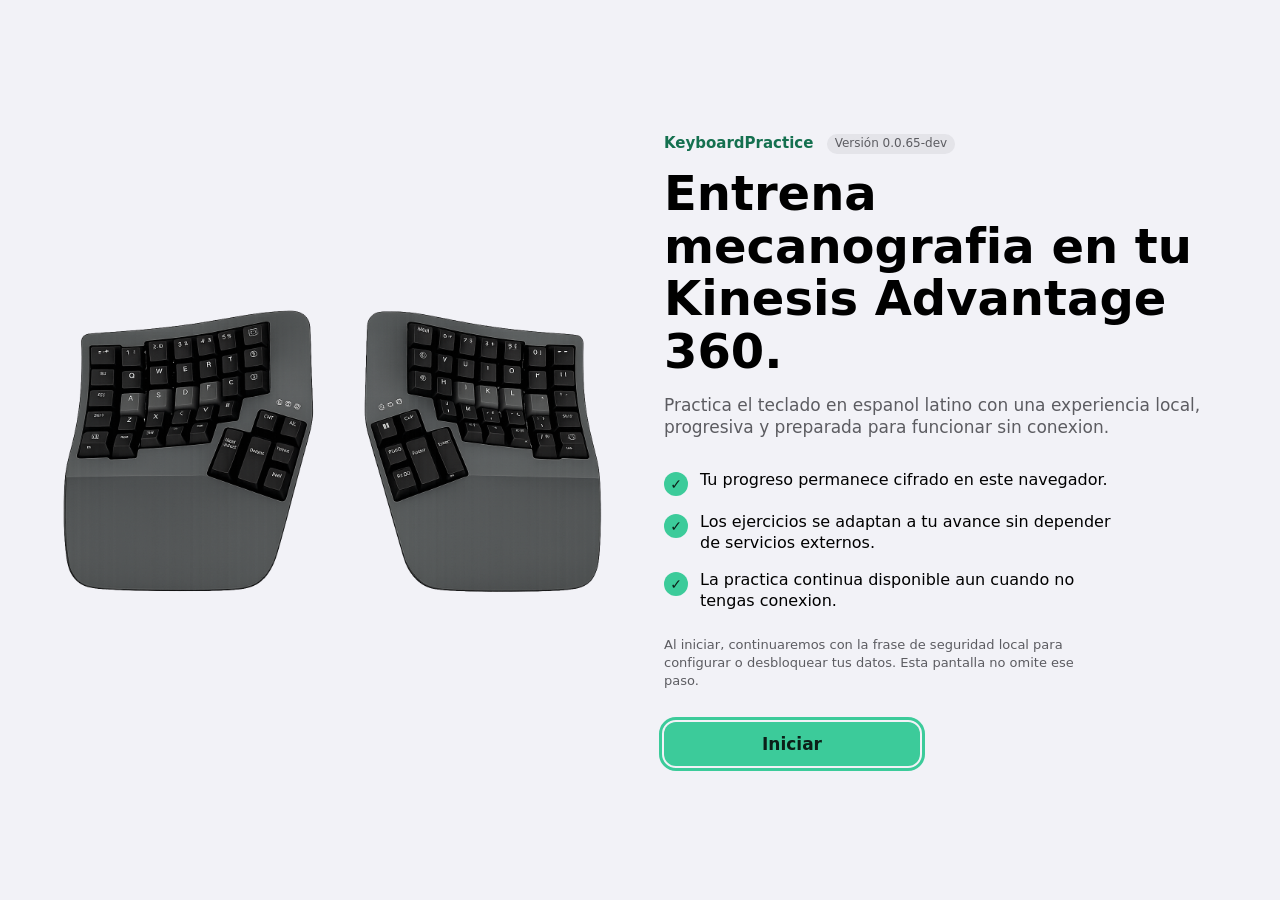
==== index.html @ 4283c2f2 "fix(debug): show a floating debug button below 1024px The Depuracion sidebar entry only exists from " ====
<!doctype html>
<html lang="es" data-theme="light">
  <head>
    <meta http-equiv="Content-Security-Policy" content="default-src &#39;self&#39;; script-src &#39;self&#39;; style-src &#39;self&#39;; img-src &#39;self&#39;; font-src &#39;self&#39;; connect-src &#39;self&#39;; worker-src &#39;self&#39;; manifest-src &#39;self&#39;; object-src &#39;none&#39;; base-uri &#39;self&#39;; form-action &#39;none&#39;; require-trusted-types-for &#39;script&#39;; trusted-types keyboardpractice-sw">

    <meta charset="UTF-8" />
    <!-- viewport-fit=cover enables env(safe-area-inset-*) on iPad/iPhone (ADR-028). -->
    <meta name="viewport" content="width=device-width, initial-scale=1.0, viewport-fit=cover" />
    <meta name="mobile-web-app-capable" content="yes" />
    <meta name="apple-mobile-web-app-capable" content="yes" />
    <meta name="apple-mobile-web-app-status-bar-style" content="default" />
    <meta name="apple-mobile-web-app-title" content="KeyboardPractice" />
    <meta name="description" content="Practica mecanografia en un teclado Kinesis Advantage 360 configurado en Espanol Latinoamericano." />
    <meta name="theme-color" content="#f2f2f7" media="(prefers-color-scheme: light)" />
    <meta name="theme-color" content="#000000" media="(prefers-color-scheme: dark)" />
    <link rel="icon" type="image/svg+xml" href="./favicon.svg" />
    <link rel="apple-touch-icon" href="./icons/apple-touch-icon.png" />
    <title>Español | Latinoamérica</title>
    <script src="./theme-preboot.js"></script>
    <link rel="stylesheet" href="./critical.css" />
    <script type="module" crossorigin src="./app.CJrHco-v.js"></script>
    <link rel="stylesheet" crossorigin href="./app.JazyEHIZ.css">
  </head>
<body class="min-h-screen bg-canvas text-label transition-colors">
    <!-- Touch devices in portrait see only this screen (ADR-028, landscape-first); critical.css shows it. -->
    <section id="rotate-screen" class="rotate-screen" aria-labelledby="rotate-screen-title">
      <svg class="rotate-screen-icon" viewBox="0 0 48 48" aria-hidden="true" focusable="false"><rect x="5" y="4" width="15" height="24" rx="2.5" fill="none" stroke="currentColor" stroke-width="2" opacity="0.4" /><rect x="14" y="24" width="29" height="18" rx="3" fill="none" stroke="currentColor" stroke-width="2.5" /><path d="M25 7a13 13 0 0 1 12 11M37 18l-4.5-1.5M37 18l1.5-4.5" fill="none" stroke="currentColor" stroke-width="2.5" stroke-linecap="round" stroke-linejoin="round" /></svg>
      <h1 id="rotate-screen-title" class="rotate-screen-title">Gira tu iPad</h1>
      <p class="rotate-screen-copy">KeyboardPractice está diseñada para usarse en horizontal. Gira el dispositivo para continuar.</p>
    </section>
    <a id="app-skip-link" class="sr-only focus:not-sr-only focus:fixed focus:left-4 focus:top-4 focus:z-50 focus:rounded-lg focus:bg-white focus:px-4 focus:py-2 focus:text-kinesis-graphite" href="#main-content" hidden>Saltar al contenido principal</a>

    <!-- Pre-loader: visible immediately while CSS, JS, and images load -->
    <div id="app-preloader" class="app-preloader" aria-label="Cargando KeyboardPractice">
      <div class="app-preloader-content">
        <div class="app-preloader-spinner" aria-hidden="true"></div>
        <p class="app-preloader-brand">KeyboardPractice</p>
        <p class="app-preloader-status" role="status">Preparando...</p>
      </div>
    </div>

<div id="welcome-screen" class="welcome-screen" role="dialog" aria-modal="true" aria-labelledby="welcome-title" aria-describedby="welcome-description welcome-security-note" hidden>
      <figure class="welcome-visual-card" aria-hidden="true">
        <img class="welcome-keyboard-image" src="./design/ka360.png" alt="" aria-hidden="true" />
      </figure>
      <section class="welcome-card" aria-label="Bienvenida a KeyboardPractice">
        <div class="welcome-copy">
          <p class="welcome-eyebrow">KeyboardPractice <span class="app-version" data-app-version></span></p>
          <h1 id="welcome-title" class="welcome-title">Entrena mecanografia en tu Kinesis Advantage 360.</h1>
          <p id="welcome-description" class="welcome-description">Practica el teclado en espanol latino con una experiencia local, progresiva y preparada para funcionar sin conexion.</p>

          <ul class="welcome-feature-list" aria-label="Resumen de beneficios">
            <li><span aria-hidden="true">✓</span><span>Tu progreso permanece cifrado en este navegador.</span></li>
            <li><span aria-hidden="true">✓</span><span>Los ejercicios se adaptan a tu avance sin depender de servicios externos.</span></li>
            <li><span aria-hidden="true">✓</span><span>La practica continua disponible aun cuando no tengas conexion.</span></li>
          </ul>

          <p id="welcome-security-note" class="welcome-security-note">Al iniciar, continuaremos con la frase de seguridad local para configurar o desbloquear tus datos. Esta pantalla no omite ese paso.</p>
          <button id="welcome-start-button" class="welcome-start-button" type="button" aria-describedby="welcome-security-note">Iniciar</button>
          <p id="welcome-status" class="sr-only" role="status" aria-live="polite">Pantalla de bienvenida lista. El boton Iniciar abre el flujo protegido de KeyboardPractice.</p>
        </div>
      </section>
    </div>

    <div id="app-loader" class="app-loader" data-progress="5" aria-labelledby="app-loader-title" aria-describedby="app-loader-status app-loader-phase" hidden>
      <section class="app-loader-card" aria-label="Estado de carga inicial">
        <p class="app-loader-brand">KeyboardPractice</p>
        <h2 id="app-loader-title" class="app-loader-title">Cargando KeyboardPractice…</h2>
        <p id="app-loader-status" class="app-loader-status" role="status" aria-live="polite">Preparando la experiencia de practica.</p>
        <div class="app-loader-progress-shell">
          <div
            id="app-loader-progress"
            class="app-loader-progress"
            role="progressbar"
            aria-label="Progreso de carga inicial"
            aria-valuemin="0"
            aria-valuemax="100"
            aria-valuenow="5"
          >
            <span id="app-loader-progress-fill" class="app-loader-progress-fill"></span>
          </div>
          <div class="app-loader-progress-meta" aria-live="polite">
            <span id="app-loader-phase">Inicio</span>
            <span id="app-loader-percent">5%</span>
          </div>
        </div>
        <p class="app-loader-hint">Tus datos permanecen en este navegador y la aplicacion funciona sin conexion.</p>
      </section>
    </div>

    <div class="app-shell" hidden>
      <!-- Sidebar from 1024px, bottom tab bar below (ADR-028). One live tree; CSS places it. -->
      <aside id="app-sidebar" class="app-sidebar" aria-label="Navegación">
        <p class="app-sidebar-brand">
          <img class="app-brand-icon" src="./favicon.svg" alt="" aria-hidden="true" />
          <span class="app-brand-text">
            <span>KeyboardPractice</span>
            <span class="app-version" data-app-version></span>
          </span>
        </p>
        <nav id="sidebar-nav" class="sidebar-nav" aria-label="Navegación principal"></nav>
      </aside>

      <div class="app-content">
        <header id="app-navbar" class="app-navbar">
          <p id="app-navbar-title" class="app-navbar-title" aria-hidden="true">Evaluación</p>
        </header>

        <main id="main-content" class="app-main" tabindex="-1" data-active-section="practice">
          <h1 id="app-section-title" class="app-large-title">Evaluación</h1>
          <p id="storage-warning" class="storage-warning-banner hidden" role="status"></p>
          <p id="app-section-announcer" class="sr-only" aria-live="polite"></p>
          <section id="practice-panel" class="practice-panel app-panel" aria-labelledby="active-lesson-title" data-app-section="practice">
          <div class="practice-panel-header">
            <div class="practice-title-block">
              <div class="practice-status-row">
                <p id="lesson-state" class="practice-panel-eyebrow">Tu reto actual</p>
              </div>
              <h2 id="active-lesson-title" class="practice-panel-title">Cargando</h2>
              <p id="active-lesson-objective" class="practice-panel-summary"></p>
            </div>
            <div class="practice-metric-grid" aria-label="Metricas de practica en vivo">
              <div class="metric-card metric-live-secondary"><p id="metric-wpm" class="metric-value">0</p><p class="metric-label">PPM</p></div>
              <div class="metric-card"><p id="metric-accuracy" class="metric-value">100%</p><p class="metric-label">Precision</p></div>
              <div class="metric-card metric-live-secondary"><p id="metric-errors" class="metric-value">0</p><p class="metric-label">Errores</p></div>
              <div class="metric-card metric-live-secondary" aria-label="Racha actual de caracteres correctos"><p id="metric-streak" class="metric-value">0</p><p class="metric-label">Racha</p></div>
              <div class="metric-card metric-live-secondary"><p id="metric-time" class="metric-value">00:00</p><p class="metric-label">Tiempo</p></div>
            </div>
          </div>

          <div id="main-practice-dashboard" class="main-practice-dashboard" aria-label="Tablero principal de practica">
            <article class="practice-summary-card" aria-labelledby="summary-lesson-title">
              <div>
                <p id="summary-status" class="summary-eyebrow">Sesion en curso</p>
                <h3 id="summary-lesson-title" class="summary-title">Preparando tu entrenamiento</h3>
                <p id="summary-objective" class="summary-objective">Ajustando la siguiente practica a tu progreso.</p>
              </div>
              <div class="summary-meta-grid" aria-label="Resumen de la practica activa">
                <div><span class="summary-meta-label">Teclas foco</span><div id="summary-keys" class="summary-focus-keyboard" aria-label="Teclado virtual con teclas foco activas"></div></div>
                <div class="summary-progress-block">
                  <p id="summary-progress" class="summary-progress-value">0%</p>
                  <p class="summary-meta-label">Avance</p>
                </div>
              </div>
            </article>

            <article class="action-card side-card">
              <h3 class="card-heading">Acciones</h3>
              <div class="primary-action-stack" aria-label="Controles de practica con atajos de teclado">
                <button id="start-button" class="control-button control-button-primary" type="button" aria-label="Empezar entrenamiento" data-tooltip="Empezar entrenamiento" title="Empezar entrenamiento"><span id="primary-action-icon" class="control-icon" aria-hidden="true">▶</span><span id="primary-action-label" class="control-action-label">Empezar entrenamiento</span><span id="primary-action-shortcut" class="control-shortcut">Alt+K</span></button>
                <button id="finish-button" class="hidden" type="button" aria-hidden="true" disabled></button>
                <button id="reset-button" class="hidden" type="button" aria-hidden="true" disabled></button>
                <button id="prev-button" class="control-button" type="button" aria-label="Reto anterior, atajo Alt+F" data-tooltip="Reto anterior" title="Reto anterior" disabled><span class="control-icon" aria-hidden="true">⏮</span><span class="control-action-label">Reto anterior</span><span class="control-shortcut">Alt+F</span></button>
                <button id="next-button" class="control-button" type="button" aria-label="Siguiente reto, atajo Alt+H" data-tooltip="Siguiente reto" title="Siguiente reto · Alt+H" disabled><span class="control-icon" aria-hidden="true">⏭</span><span class="control-action-label">Siguiente reto</span><span class="control-shortcut">Alt+H</span></button>
              </div>
            </article>

            <article class="focus-feedback-card dashboard-feedback-card" aria-labelledby="feedback-title">
              <div class="feedback-card-header">
                <h3 id="feedback-title" class="card-heading">Feedback inmediato</h3>
              </div>
              <p id="feedback" class="card-body" role="status" aria-live="polite" aria-atomic="true">Coloca tus manos, respira y empieza cuando estes listo.</p>
            </article>

          </div>

          <div class="practice-main-grid">
            <div class="practice-typing-column">
              <article class="instruction-card">
                <h3 class="card-heading">Instrucciones</h3>
                <p id="lesson-instructions" class="card-body"></p>
              </article>

              <div class="focus-practice-only">
                <div class="mb-3 flex items-center justify-between gap-3">
                  <h3 class="card-heading">Texto a dominar</h3>
                </div>
                <div class="lesson-line-progress-stage">
                  <div class="lesson-line-progress" role="progressbar" aria-valuemin="0" aria-valuemax="100" aria-valuenow="0" aria-label="Progreso del ejercicio">
                    <span id="line-progress-fill" class="lesson-line-progress-fill"></span>
                    <span id="metric-progress" class="lesson-line-progress-label">Linea 1/1 - 0% completo</span>
                  </div>
                  <div id="line-combo-feedback" class="line-combo-feedback" role="status" aria-live="polite" aria-atomic="true" hidden></div>
                </div>
                <p id="exercise-target-instructions" class="sr-only">Area de practica. Pulsa Empezar entrenamiento y escribe el texto mostrado. Enter confirma lineas no finales; Tab sale del area.</p>
                <div id="exercise-target" class="target-text" role="region" tabindex="0" aria-label="Texto objetivo de practica. Escribe las teclas indicadas." aria-describedby="exercise-target-instructions feedback metric-progress"></div>
              </div>

              <div id="keyboard-slot" class="practice-keyboard-row">
                <article id="keyboard-card" class="side-card">
                <div class="flex items-center justify-between gap-3">
                  <h3 class="card-heading">Teclado KA360</h3>
                  <p id="active-key-label" class="active-key-label">Sin tecla</p>
                </div>
                <div class="ka-demo-container" aria-label="Teclado Kinesis Advantage 360 en Espanol Latinoamericano">
                  <div class="ka-keyboard-wrap">
                    <div id="keyboard-visual" class="ka-keyboard">
                      <div class="ka-half left">
                        <div class="ka-key" data-key="Escape|Esc">Esc</div>
                        <div class="ka-key" data-key="F1">F1</div>
                        <div class="ka-key" data-key="F2">F2</div>
                        <div class="ka-key" data-key="F3">F3</div>
                        <div class="ka-key" data-key="F4">F4</div>
                        <div class="ka-key" data-key="F5">F5</div>
                        <div class="ka-key" data-key="Kp">Kp</div>
                        <div class="ka-empty"></div>

                        <div class="ka-key" data-key="Tab">⇥</div>
                        <div class="ka-key" data-key="q">Q</div>
                        <div class="ka-key" data-key="w">W</div>
                        <div class="ka-key" data-key="e">E</div>
                        <div class="ka-key" data-key="r">R</div>
                        <div class="ka-key" data-key="t">T</div>
                        <div class="ka-key" data-key="Home">Inicio</div>
                        <div class="ka-empty"></div>

                        <div class="ka-key" data-key="CapsLock">⇪</div>
                        <div class="ka-key ka-home is-active" data-key="a">A</div>
                        <div class="ka-key ka-home is-active" data-key="s">S</div>
                        <div class="ka-key ka-home is-active" data-key="d">D</div>
                        <div class="ka-key ka-home is-active" data-key="f">F</div>
                        <div class="ka-key" data-key="g">G</div>
                        <div class="ka-key" data-key="End">Fin</div>
                        <div class="ka-empty"></div>

                        <div class="ka-key" data-key="Shift">⇧</div>
                        <div class="ka-key" data-key="z">Z</div>
                        <div class="ka-key" data-key="x">X</div>
                        <div class="ka-key" data-key="c">C</div>
                        <div class="ka-key" data-key="v">V</div>
                        <div class="ka-key" data-key="b">B</div>
                        <div class="ka-empty"></div>
                        <div class="ka-empty"></div>

                        <div class="ka-key">⑤</div>
                        <div class="ka-key" data-key="PrintScreen">PrtScr</div>
                        <div class="ka-key" data-key="MediaTrackPrevious">⏮</div>
                        <div class="ka-key" data-key="ArrowLeft">←</div>
                        <div class="ka-key" data-key="ArrowRight">→</div>
                        <div class="ka-empty"></div>
                        <div class="ka-key" data-key="Command">⌘</div>
                        <div class="ka-key">⑦</div>

                        <div class="ka-empty"></div><div class="ka-empty"></div><div class="ka-empty"></div><div class="ka-empty"></div><div class="ka-empty"></div>
                        <div class="ka-key ka-wide-v" data-key="Delete">⌦</div>
                        <div class="ka-key ka-wide-v is-active" data-key="Backspace">⌫</div>

                        <div class="ka-key">④</div>
                        <div class="ka-empty"></div><div class="ka-empty"></div><div class="ka-empty"></div><div class="ka-empty"></div><div class="ka-empty"></div>
                        <div class="ka-key">③</div>
                      </div>

                      <div class="ka-half right">
                        <div class="ka-empty"></div>
                        <div class="ka-key">Mod</div>
                        <div class="ka-key" data-key="F6">F6</div>
                        <div class="ka-key" data-key="F7">F7</div>
                        <div class="ka-key" data-key="F8">F8</div>
                        <div class="ka-key" data-key="F9">F9</div>
                        <div class="ka-key" data-key="F10">F10</div>
                        <div class="ka-key" data-key="Fn">Fn</div>

                        <div class="ka-empty"></div>
                        <div class="ka-key" data-key="PageUp">RePág</div>
                        <div class="ka-key" data-key="y">Y</div>
                        <div class="ka-key" data-key="u">U</div>
                        <div class="ka-key" data-key="i">I</div>
                        <div class="ka-key" data-key="o">O</div>
                        <div class="ka-key" data-key="p">P</div>
                        <div class="ka-key" data-key="´|¨|á|é|í|ó|ú">¨<br />´</div>

                        <div class="ka-empty"></div>
                        <div class="ka-key" data-key="PageDown">AvPág</div>
                        <div class="ka-key" data-key="h">H</div>
                        <div class="ka-key ka-home is-active" data-key="j">J</div>
                        <div class="ka-key ka-home is-active" data-key="k">K</div>
                        <div class="ka-key ka-home is-active" data-key="l">L</div>
                        <div class="ka-key ka-home is-active" data-key="ñ">Ñ</div>
                        <div class="ka-key" data-key="CapsLock">⇪</div>

                        <div class="ka-empty"></div><div class="ka-empty"></div>
                        <div class="ka-key" data-key="n">N</div>
                        <div class="ka-key" data-key="m">M</div>
                        <div class="ka-key" data-key=",|;">;<br />,</div>
                        <div class="ka-key" data-key=".|:">:<br />.</div>
                        <div class="ka-key" data-key="-|_">_<br />-</div>
                        <div class="ka-key" data-key="Shift">⇧</div>

                        <div class="ka-key" data-key="Option">⌥</div>
                        <div class="ka-key" data-key="Control">⌃</div>
                        <div class="ka-empty"></div>
                        <div class="ka-key" data-key="ArrowDown">↓</div>
                        <div class="ka-key" data-key="ArrowUp">↑</div>
                        <div class="ka-key" data-key="MediaPlayPause">⏯</div>
                        <div class="ka-key" data-key="MediaTrackNext">⏭</div>
                        <div class="ka-key">⑥</div>

                        <div class="ka-key">②</div>
                        <div class="ka-key ka-wide-v is-active" data-key=" ">␣</div>
                        <div class="ka-key ka-wide-v" data-key="Enter|\n">⏎</div>
                        <div class="ka-empty"></div><div class="ka-empty"></div><div class="ka-empty"></div><div class="ka-empty"></div><div class="ka-empty"></div>

                        <div class="ka-key">①</div>
                        <div class="ka-empty"></div><div class="ka-empty"></div><div class="ka-empty"></div><div class="ka-empty"></div><div class="ka-empty"></div>
                      </div>
                    </div>
                  </div>
                </div>
                </article>
              </div>
            </div>
          </div>
        </section>

        <section id="practice-route-panel" class="practice-route-panel app-panel" aria-labelledby="course-title" aria-describedby="course-summary" data-app-section="course" hidden>
          <div class="practice-panel-header section-panel-header">
            <div>
              <div class="section-status-row">
                <p class="section-panel-eyebrow">Curso</p>
              </div>
              <h2 id="course-title" class="section-panel-title">Cargando curso</h2>
              <p id="course-summary" class="section-panel-summary">Ruta, criterios y estado de practica.</p>
            </div>
            <p class="course-progress-pill"><span id="course-progress">0%</span> <span>de avance</span></p>
          </div>

          <!-- Landscape master-detail (ADR-028): lessons left, current lesson detail right; each pane scrolls. -->
          <div class="practice-route-body">
            <section class="route-card route-lessons-pane" aria-label="Selector de practicas del curso">
              <div id="lesson-list" aria-label="Selector de practicas del curso"></div>
            </section>

            <div class="route-detail-pane" role="region" aria-label="Detalle de la leccion actual" tabindex="0">
              <section class="route-card">
                <h3 class="card-heading">Evaluacion</h3>
                <div id="criteria-list" class="criteria-list"></div>
              </section>

              <section class="route-card">
                <h3 class="card-heading">Ultimo resultado</h3>
                <p id="last-session" class="card-body">Tu primer resultado aparecera aqui.</p>
              </section>

              <section class="route-card">
                <h3 class="card-heading">Como desbloqueas el avance</h3>
                <ul class="route-rules">
                  <li><span class="route-rule-value">95%</span><span>precision minima.</span></li>
                  <li><span class="route-rule-value">Tiempo</span><span>completar dentro del tiempo maximo objetivo de la practica.</span></li>
                  <li><span class="route-rule-value">5%</span><span>errores maximos permitidos.</span></li>
                  <li><span class="route-rule-value">PPM</span><span>segun dificultad de la leccion.</span></li>
                </ul>
              </section>

              <section class="route-card">
                <h3 class="card-heading">Como funciona</h3>
                <ol class="route-howto">
                  <li><strong>Empezar entrenamiento:</strong> enfoca el area de practica, reinicia el temporizador y bloquea cambios de leccion.</li>
                  <li><strong>Finalizar intento:</strong> guarda metricas, evalua precision, PPM, errores y tiempo maximo objetivo.</li>
                  <li><strong>Repetir:</strong> borra el intento actual o prepara una nueva repeticion sin cambiar el progreso aprobado.</li>
                  <li><strong>Siguiente leccion:</strong> aparece habilitado solo cuando la proxima leccion fue desbloqueada.</li>
                  <li><strong>Atajos:</strong> usa Alt+K en Windows/Linux o ⌘+K en macOS para iniciar, Esc para finalizar, Alt+H/⌘+H para avanzar y Enter/⏎ para cerrar mensajes emergentes.</li>
                </ol>
              </section>
            </div>
          </div>
        </section>

        <section id="stats-panel" class="stats-panel app-panel" aria-labelledby="stats-title" data-app-section="stats" hidden>
          <div class="stats-panel-header section-panel-header">
            <div>
              <div class="section-status-row">
                <p class="stats-panel-eyebrow section-panel-eyebrow">Progreso acumulado</p>
              </div>
              <h2 id="stats-title" class="stats-panel-title section-panel-title">Tu progreso</h2>
              <p id="stats-summary" class="stats-panel-summary section-panel-summary">Sin sesiones registradas.</p>
            </div>
          </div>

          <div id="stats-content" class="stats-content">
            <div id="stats-kpi-grid" class="stats-kpi-grid" role="list" aria-label="Indicadores generales de practica"></div>

            <div class="stats-detail-grid">
              <article class="stats-section-card" aria-labelledby="stats-errors-title">
                <h3 id="stats-errors-title" class="stats-section-title">Patrones a corregir</h3>
                <div id="stats-error-list" class="stats-list" role="list" aria-labelledby="stats-errors-title" tabindex="0"></div>
              </article>

              <article class="stats-section-card" aria-labelledby="stats-history-title">
                <h3 id="stats-history-title" class="stats-section-title">Ultimas sesiones</h3>
                <div id="stats-history-list" class="stats-list" role="list" aria-labelledby="stats-history-title" tabindex="0"></div>
              </article>
            </div>

            <article class="stats-section-card" aria-labelledby="stats-lessons-title">
              <div class="stats-route-header">
                <h3 id="stats-lessons-title" class="stats-section-title">Ruta de aprendizaje</h3>
                <p class="stats-route-legend">✓ dominada · ↻ repaso pendiente · número resaltado: abierta · borde punteado: bloqueada</p>
              </div>
              <div id="stats-lesson-grid" class="stats-route"></div>
            </article>
          </div>
        </section>
      </main>
      </div>
    </div>

  </body>
</html>
---- critical.css ----
/*
 * Critical inline CSS for welcome screen — prevents FOUC before app.css loads via JS module.
 * Loaded as an external stylesheet to comply with the strict CSP (style-src 'self').
 * NOTE: changes here MUST be reflected in scripts/update-sw-cache.js ASSETS list.
 *
 * Wrapped in @layer base so app.css (Tailwind 4 layers) still overrides it
 * once loaded; unlayered rules would beat every Tailwind layer.
 */
@layer base {
.app-preloader{position:fixed;inset:0;z-index:9999;display:flex;align-items:center;justify-content:center;background:#f2f2f7;font-family:-apple-system,BlinkMacSystemFont,"SF Pro Text","Segoe UI Variable Text","Segoe UI",system-ui,sans-serif}
[data-theme="dark"] .app-preloader{background:#000000}
.app-preloader-content{display:flex;flex-direction:column;align-items:center;gap:1.5rem}
.app-preloader-spinner{width:2.5rem;height:2.5rem;border:4px solid rgba(60,203,154,0.2);border-top-color:#3ccb9a;border-radius:50%;animation:app-preloader-spin .8s linear infinite}
@keyframes app-preloader-spin{to{transform:rotate(360deg)}}
.app-preloader-brand{font-size:1.25rem;font-weight:900;color:#282828;letter-spacing:-0.02em}
[data-theme="dark"] .app-preloader-brand{color:#f1f5f9}
.app-preloader-status{font-size:.875rem;color:#64748b}
[data-theme="dark"] .app-preloader-status{color:#94a3b8}
.welcome-screen{position:fixed;inset:0;z-index:85;display:flex;align-items:center;justify-content:center;overflow-y:auto;color:#000;font-family:-apple-system,BlinkMacSystemFont,"SF Pro Text","Segoe UI Variable Text","Segoe UI",system-ui,sans-serif;background:#f2f2f7}
[data-theme="dark"] .welcome-screen{color:#fff;background:#000}
.welcome-visual-card{pointer-events:none;position:fixed;inset:0;z-index:0;margin:0;overflow:hidden;padding:6vh 4vw}
.welcome-keyboard-image{height:100%;width:100%;object-fit:contain;object-position:center;opacity:0.12}
.welcome-card{position:relative;z-index:2;display:flex;width:100%;max-width:56rem;flex-direction:column;align-items:center;gap:2rem;padding:3rem 1rem}
.welcome-copy{display:flex;flex-direction:column;align-items:center;text-align:center;max-width:36rem}
.welcome-start-button{display:inline-flex;align-items:center;justify-content:center;min-height:44px;border-radius:12px;background-color:#3ccb9a;padding:.75rem 2.5rem;font-size:1.0625rem;font-weight:600;color:#0b1f18;border:none;cursor:pointer}
@media (min-width:1024px){.welcome-screen{display:grid;grid-template-columns:1fr 1fr;align-items:center;gap:3rem;padding:0 3rem}.welcome-visual-card{position:static;display:flex;align-items:center;justify-content:center;padding:0}.welcome-keyboard-image{height:auto;max-height:70dvh;border-radius:22px;opacity:1}.welcome-card{align-items:flex-start;padding:2rem 0}.welcome-copy{align-items:flex-start;text-align:left}}
/* ADR-028 landscape-first: touch devices in portrait only see the rotate screen; fine pointers are never blocked */
.rotate-screen{display:none}
@media (orientation:portrait) and (pointer:coarse){
.rotate-screen{position:fixed;inset:0;z-index:10000;display:flex;flex-direction:column;align-items:center;justify-content:center;gap:1rem;padding:2rem;text-align:center;background:#f2f2f7;color:#000;font-family:-apple-system,BlinkMacSystemFont,"SF Pro Text","Segoe UI Variable Text","Segoe UI",system-ui,sans-serif}
[data-theme="dark"] .rotate-screen{background:#000;color:#fff}
body>:not(#rotate-screen){visibility:hidden!important}
.rotate-screen-icon{width:4rem;height:4rem;color:#14704f}
[data-theme="dark"] .rotate-screen-icon{color:#3ccb9a}
.rotate-screen-title{margin:0;font-size:1.75rem;font-weight:700;line-height:1.2}
.rotate-screen-copy{margin:0;max-width:22rem;font-size:1.0625rem;line-height:1.4;color:#5c5c61}
[data-theme="dark"] .rotate-screen-copy{color:#aeaeb2}
}
/* SEC-010: never render inside a frame (clickjacking); set by theme-preboot.js */
html[data-framed="true"]{display:none!important}
}
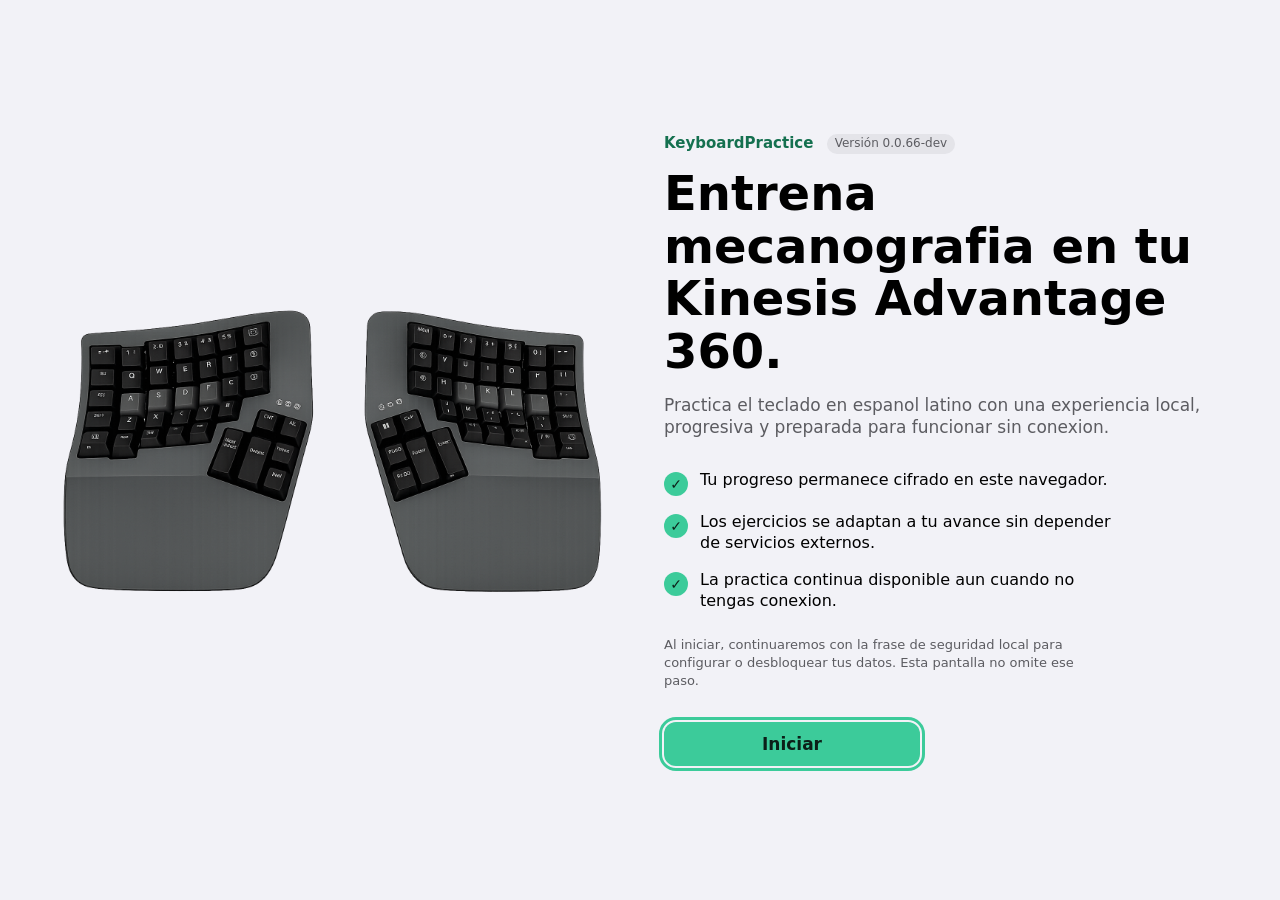
==== commit 0db4014d: "feat(storage): keep the debug build data separate from production dist/debug/ shares the origin with" ====
--- a/index.html
+++ b/index.html
@@ -18,7 +18,7 @@
     <title>Español | Latinoamérica</title>
     <script src="./theme-preboot.js"></script>
     <link rel="stylesheet" href="./critical.css" />
-    <script type="module" crossorigin src="./app.CJrHco-v.js"></script>
+    <script type="module" crossorigin src="./app.DvmWfvra.js"></script>
     <link rel="stylesheet" crossorigin href="./app.JazyEHIZ.css">
   </head>
 <body class="min-h-screen bg-canvas text-label transition-colors">
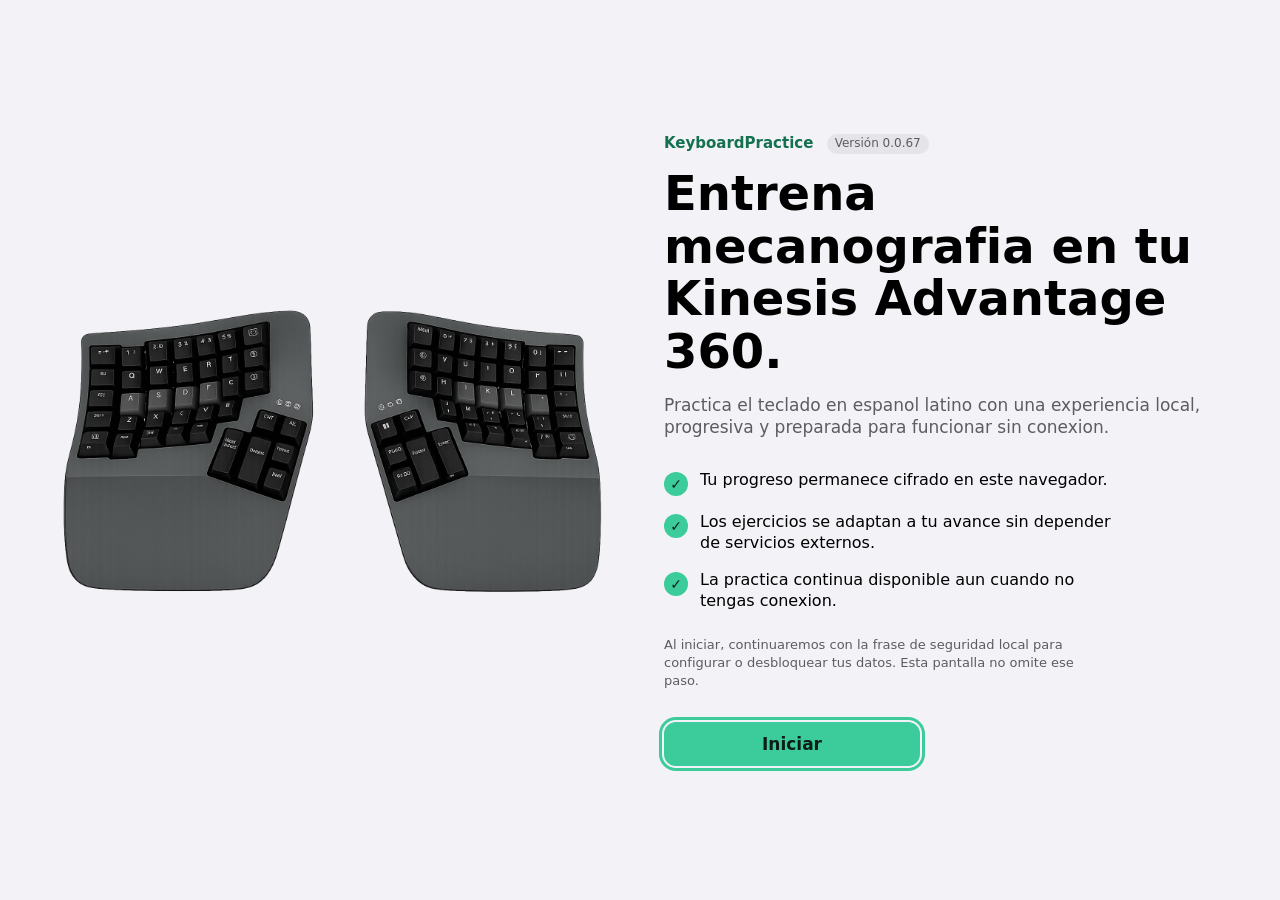
==== commit 98d75044: "feat(build): show the version without -dev in production The visible version used package.json as is" ====
--- a/index.html
+++ b/index.html
@@ -18,7 +18,7 @@
     <title>Español | Latinoamérica</title>
     <script src="./theme-preboot.js"></script>
     <link rel="stylesheet" href="./critical.css" />
-    <script type="module" crossorigin src="./app.DvmWfvra.js"></script>
+    <script type="module" crossorigin src="./app.Cd_XIe6C.js"></script>
     <link rel="stylesheet" crossorigin href="./app.JazyEHIZ.css">
   </head>
 <body class="min-h-screen bg-canvas text-label transition-colors">
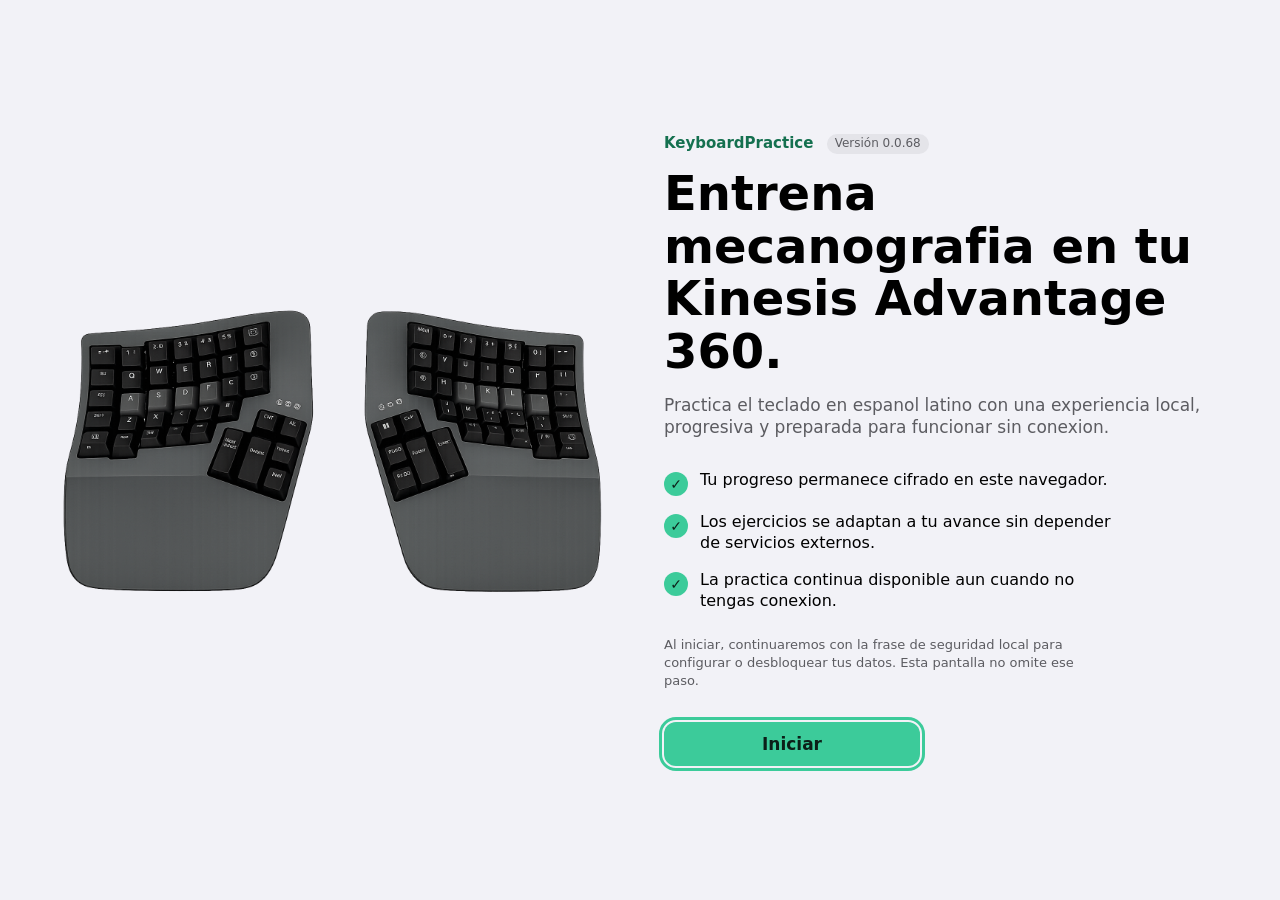
==== commit 609e0379: "fix(debug): keep the debug button visible during practice Practice hides the sidebar at every width " ====
--- a/index.html
+++ b/index.html
@@ -18,8 +18,8 @@
     <title>Español | Latinoamérica</title>
     <script src="./theme-preboot.js"></script>
     <link rel="stylesheet" href="./critical.css" />
-    <script type="module" crossorigin src="./app.Cd_XIe6C.js"></script>
-    <link rel="stylesheet" crossorigin href="./app.JazyEHIZ.css">
+    <script type="module" crossorigin src="./app.BUIkMxjh.js"></script>
+    <link rel="stylesheet" crossorigin href="./app.BlP7hdbW.css">
   </head>
 <body class="min-h-screen bg-canvas text-label transition-colors">
     <!-- Touch devices in portrait see only this screen (ADR-028, landscape-first); critical.css shows it. -->
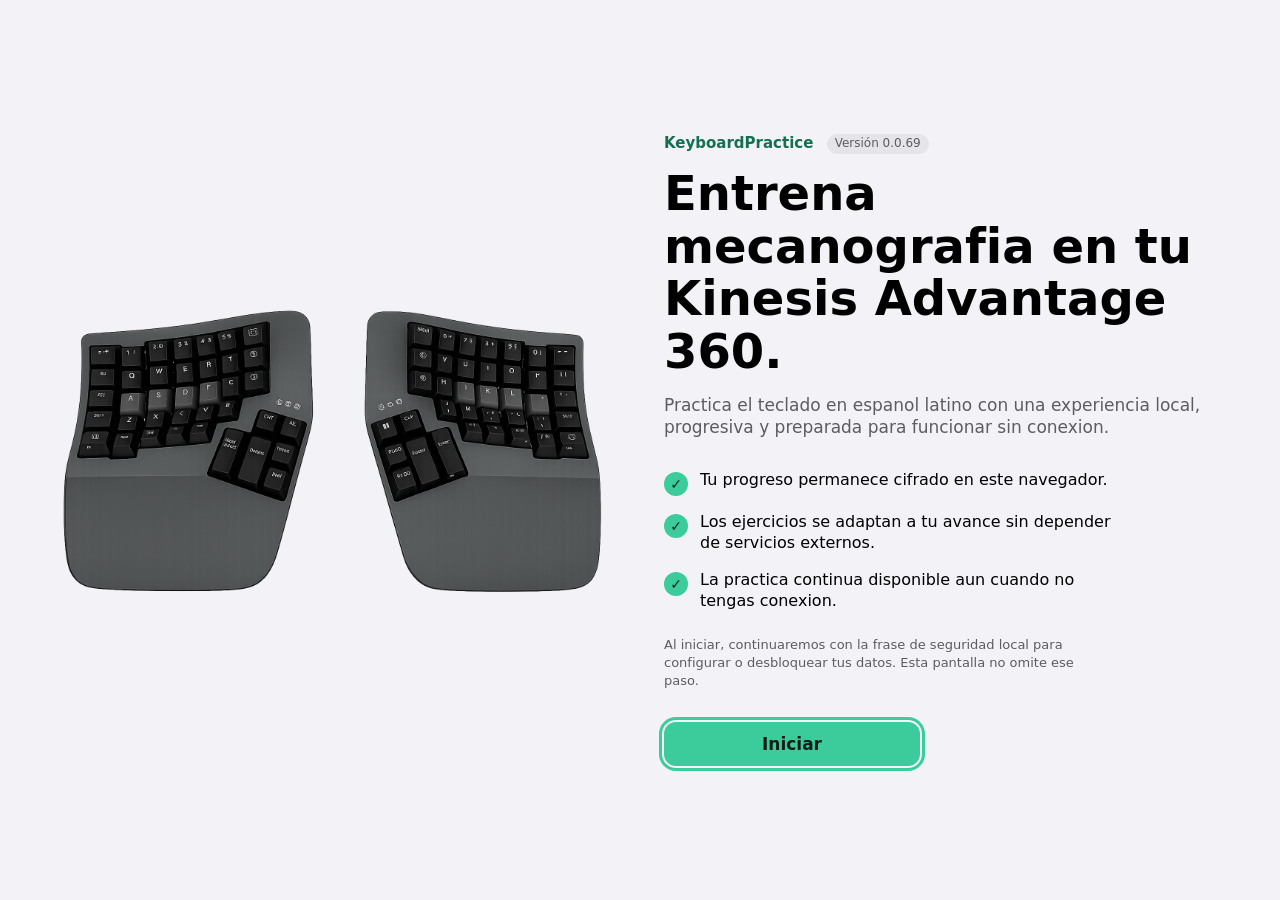
==== commit 3f7b453f: "build: v0.0.69-dev Co-Authored-By: Claude Opus 5.5 <noreply@anthropic.com>" ====
--- a/index.html
+++ b/index.html
@@ -18,8 +18,8 @@
     <title>Español | Latinoamérica</title>
     <script src="./theme-preboot.js"></script>
     <link rel="stylesheet" href="./critical.css" />
-    <script type="module" crossorigin src="./app.BUIkMxjh.js"></script>
-    <link rel="stylesheet" crossorigin href="./app.BlP7hdbW.css">
+    <script type="module" crossorigin src="./app.Cxqd3WrN.js"></script>
+    <link rel="stylesheet" crossorigin href="./app._9u71STi.css">
   </head>
 <body class="min-h-screen bg-canvas text-label transition-colors">
     <!-- Touch devices in portrait see only this screen (ADR-028, landscape-first); critical.css shows it. -->
@@ -103,11 +103,11 @@
 
       <div class="app-content">
         <header id="app-navbar" class="app-navbar">
-          <p id="app-navbar-title" class="app-navbar-title" aria-hidden="true">Evaluación</p>
+          <p id="app-navbar-title" class="app-navbar-title" aria-hidden="true">Aprendizaje</p>
         </header>
 
         <main id="main-content" class="app-main" tabindex="-1" data-active-section="practice">
-          <h1 id="app-section-title" class="app-large-title">Evaluación</h1>
+          <h1 id="app-section-title" class="app-large-title">Aprendizaje</h1>
           <p id="storage-warning" class="storage-warning-banner hidden" role="status"></p>
           <p id="app-section-announcer" class="sr-only" aria-live="polite"></p>
           <section id="practice-panel" class="practice-panel app-panel" aria-labelledby="active-lesson-title" data-app-section="practice">
@@ -155,11 +155,11 @@
               </div>
             </article>
 
-            <article class="focus-feedback-card dashboard-feedback-card" aria-labelledby="feedback-title">
+            <article class="focus-feedback-card dashboard-feedback-card" aria-labelledby="feedback-title" data-tone="info">
               <div class="feedback-card-header">
                 <h3 id="feedback-title" class="card-heading">Feedback inmediato</h3>
               </div>
-              <p id="feedback" class="card-body" role="status" aria-live="polite" aria-atomic="true">Coloca tus manos, respira y empieza cuando estes listo.</p>
+              <p id="feedback" class="feedback-message" role="status" aria-live="polite" aria-atomic="true" data-tone="info"><span class="feedback-title">Coloca tus manos, respira y empieza cuando estés listo.</span></p>
             </article>
 
           </div>
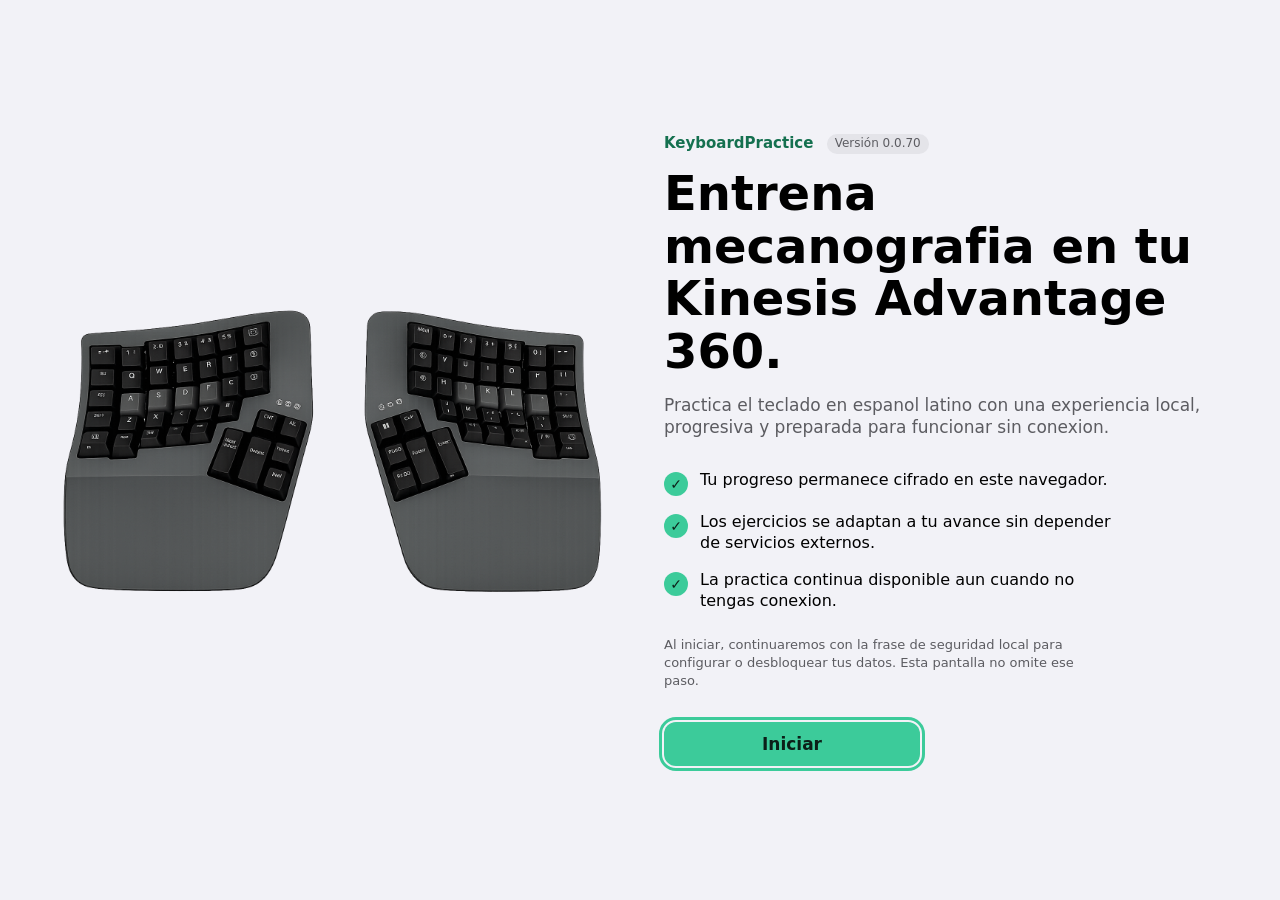
==== commit b805f042: "build: v0.0.70-dev Co-Authored-By: Claude Opus 5.5 <noreply@anthropic.com>" ====
--- a/index.html
+++ b/index.html
@@ -1,408 +1,435 @@
-<!doctype html>
-<html lang="es" data-theme="light">
+<!doctype html>
+<html lang="es" data-theme="light">
   <head>
     <meta http-equiv="Content-Security-Policy" content="default-src &#39;self&#39;; script-src &#39;self&#39;; style-src &#39;self&#39;; img-src &#39;self&#39;; font-src &#39;self&#39;; connect-src &#39;self&#39;; worker-src &#39;self&#39;; manifest-src &#39;self&#39;; object-src &#39;none&#39;; base-uri &#39;self&#39;; form-action &#39;none&#39;; require-trusted-types-for &#39;script&#39;; trusted-types keyboardpractice-sw">
-
-    <meta charset="UTF-8" />
-    <!-- viewport-fit=cover enables env(safe-area-inset-*) on iPad/iPhone (ADR-028). -->
-    <meta name="viewport" content="width=device-width, initial-scale=1.0, viewport-fit=cover" />
-    <meta name="mobile-web-app-capable" content="yes" />
-    <meta name="apple-mobile-web-app-capable" content="yes" />
-    <meta name="apple-mobile-web-app-status-bar-style" content="default" />
-    <meta name="apple-mobile-web-app-title" content="KeyboardPractice" />
-    <meta name="description" content="Practica mecanografia en un teclado Kinesis Advantage 360 configurado en Espanol Latinoamericano." />
-    <meta name="theme-color" content="#f2f2f7" media="(prefers-color-scheme: light)" />
-    <meta name="theme-color" content="#000000" media="(prefers-color-scheme: dark)" />
-    <link rel="icon" type="image/svg+xml" href="./favicon.svg" />
-    <link rel="apple-touch-icon" href="./icons/apple-touch-icon.png" />
-    <title>Español | Latinoamérica</title>
-    <script src="./theme-preboot.js"></script>
-    <link rel="stylesheet" href="./critical.css" />
-    <script type="module" crossorigin src="./app.Cxqd3WrN.js"></script>
-    <link rel="stylesheet" crossorigin href="./app._9u71STi.css">
-  </head>
-<body class="min-h-screen bg-canvas text-label transition-colors">
-    <!-- Touch devices in portrait see only this screen (ADR-028, landscape-first); critical.css shows it. -->
-    <section id="rotate-screen" class="rotate-screen" aria-labelledby="rotate-screen-title">
-      <svg class="rotate-screen-icon" viewBox="0 0 48 48" aria-hidden="true" focusable="false"><rect x="5" y="4" width="15" height="24" rx="2.5" fill="none" stroke="currentColor" stroke-width="2" opacity="0.4" /><rect x="14" y="24" width="29" height="18" rx="3" fill="none" stroke="currentColor" stroke-width="2.5" /><path d="M25 7a13 13 0 0 1 12 11M37 18l-4.5-1.5M37 18l1.5-4.5" fill="none" stroke="currentColor" stroke-width="2.5" stroke-linecap="round" stroke-linejoin="round" /></svg>
-      <h1 id="rotate-screen-title" class="rotate-screen-title">Gira tu iPad</h1>
-      <p class="rotate-screen-copy">KeyboardPractice está diseñada para usarse en horizontal. Gira el dispositivo para continuar.</p>
-    </section>
-    <a id="app-skip-link" class="sr-only focus:not-sr-only focus:fixed focus:left-4 focus:top-4 focus:z-50 focus:rounded-lg focus:bg-white focus:px-4 focus:py-2 focus:text-kinesis-graphite" href="#main-content" hidden>Saltar al contenido principal</a>
-
-    <!-- Pre-loader: visible immediately while CSS, JS, and images load -->
-    <div id="app-preloader" class="app-preloader" aria-label="Cargando KeyboardPractice">
-      <div class="app-preloader-content">
-        <div class="app-preloader-spinner" aria-hidden="true"></div>
-        <p class="app-preloader-brand">KeyboardPractice</p>
-        <p class="app-preloader-status" role="status">Preparando...</p>
-      </div>
-    </div>
-
-<div id="welcome-screen" class="welcome-screen" role="dialog" aria-modal="true" aria-labelledby="welcome-title" aria-describedby="welcome-description welcome-security-note" hidden>
-      <figure class="welcome-visual-card" aria-hidden="true">
-        <img class="welcome-keyboard-image" src="./design/ka360.png" alt="" aria-hidden="true" />
-      </figure>
-      <section class="welcome-card" aria-label="Bienvenida a KeyboardPractice">
-        <div class="welcome-copy">
-          <p class="welcome-eyebrow">KeyboardPractice <span class="app-version" data-app-version></span></p>
-          <h1 id="welcome-title" class="welcome-title">Entrena mecanografia en tu Kinesis Advantage 360.</h1>
-          <p id="welcome-description" class="welcome-description">Practica el teclado en espanol latino con una experiencia local, progresiva y preparada para funcionar sin conexion.</p>
-
-          <ul class="welcome-feature-list" aria-label="Resumen de beneficios">
-            <li><span aria-hidden="true">✓</span><span>Tu progreso permanece cifrado en este navegador.</span></li>
-            <li><span aria-hidden="true">✓</span><span>Los ejercicios se adaptan a tu avance sin depender de servicios externos.</span></li>
-            <li><span aria-hidden="true">✓</span><span>La practica continua disponible aun cuando no tengas conexion.</span></li>
-          </ul>
-
-          <p id="welcome-security-note" class="welcome-security-note">Al iniciar, continuaremos con la frase de seguridad local para configurar o desbloquear tus datos. Esta pantalla no omite ese paso.</p>
-          <button id="welcome-start-button" class="welcome-start-button" type="button" aria-describedby="welcome-security-note">Iniciar</button>
-          <p id="welcome-status" class="sr-only" role="status" aria-live="polite">Pantalla de bienvenida lista. El boton Iniciar abre el flujo protegido de KeyboardPractice.</p>
-        </div>
-      </section>
-    </div>
-
-    <div id="app-loader" class="app-loader" data-progress="5" aria-labelledby="app-loader-title" aria-describedby="app-loader-status app-loader-phase" hidden>
-      <section class="app-loader-card" aria-label="Estado de carga inicial">
-        <p class="app-loader-brand">KeyboardPractice</p>
-        <h2 id="app-loader-title" class="app-loader-title">Cargando KeyboardPractice…</h2>
-        <p id="app-loader-status" class="app-loader-status" role="status" aria-live="polite">Preparando la experiencia de practica.</p>
-        <div class="app-loader-progress-shell">
-          <div
-            id="app-loader-progress"
-            class="app-loader-progress"
-            role="progressbar"
-            aria-label="Progreso de carga inicial"
-            aria-valuemin="0"
-            aria-valuemax="100"
-            aria-valuenow="5"
-          >
-            <span id="app-loader-progress-fill" class="app-loader-progress-fill"></span>
-          </div>
-          <div class="app-loader-progress-meta" aria-live="polite">
-            <span id="app-loader-phase">Inicio</span>
-            <span id="app-loader-percent">5%</span>
-          </div>
-        </div>
-        <p class="app-loader-hint">Tus datos permanecen en este navegador y la aplicacion funciona sin conexion.</p>
-      </section>
-    </div>
-
-    <div class="app-shell" hidden>
-      <!-- Sidebar from 1024px, bottom tab bar below (ADR-028). One live tree; CSS places it. -->
-      <aside id="app-sidebar" class="app-sidebar" aria-label="Navegación">
-        <p class="app-sidebar-brand">
-          <img class="app-brand-icon" src="./favicon.svg" alt="" aria-hidden="true" />
-          <span class="app-brand-text">
-            <span>KeyboardPractice</span>
-            <span class="app-version" data-app-version></span>
-          </span>
-        </p>
-        <nav id="sidebar-nav" class="sidebar-nav" aria-label="Navegación principal"></nav>
-      </aside>
-
-      <div class="app-content">
-        <header id="app-navbar" class="app-navbar">
-          <p id="app-navbar-title" class="app-navbar-title" aria-hidden="true">Aprendizaje</p>
-        </header>
-
-        <main id="main-content" class="app-main" tabindex="-1" data-active-section="practice">
-          <h1 id="app-section-title" class="app-large-title">Aprendizaje</h1>
-          <p id="storage-warning" class="storage-warning-banner hidden" role="status"></p>
-          <p id="app-section-announcer" class="sr-only" aria-live="polite"></p>
-          <section id="practice-panel" class="practice-panel app-panel" aria-labelledby="active-lesson-title" data-app-section="practice">
-          <div class="practice-panel-header">
-            <div class="practice-title-block">
-              <div class="practice-status-row">
-                <p id="lesson-state" class="practice-panel-eyebrow">Tu reto actual</p>
-              </div>
-              <h2 id="active-lesson-title" class="practice-panel-title">Cargando</h2>
-              <p id="active-lesson-objective" class="practice-panel-summary"></p>
-            </div>
-            <div class="practice-metric-grid" aria-label="Metricas de practica en vivo">
-              <div class="metric-card metric-live-secondary"><p id="metric-wpm" class="metric-value">0</p><p class="metric-label">PPM</p></div>
-              <div class="metric-card"><p id="metric-accuracy" class="metric-value">100%</p><p class="metric-label">Precision</p></div>
-              <div class="metric-card metric-live-secondary"><p id="metric-errors" class="metric-value">0</p><p class="metric-label">Errores</p></div>
-              <div class="metric-card metric-live-secondary" aria-label="Racha actual de caracteres correctos"><p id="metric-streak" class="metric-value">0</p><p class="metric-label">Racha</p></div>
-              <div class="metric-card metric-live-secondary"><p id="metric-time" class="metric-value">00:00</p><p class="metric-label">Tiempo</p></div>
-            </div>
-          </div>
-
-          <div id="main-practice-dashboard" class="main-practice-dashboard" aria-label="Tablero principal de practica">
-            <article class="practice-summary-card" aria-labelledby="summary-lesson-title">
-              <div>
-                <p id="summary-status" class="summary-eyebrow">Sesion en curso</p>
-                <h3 id="summary-lesson-title" class="summary-title">Preparando tu entrenamiento</h3>
-                <p id="summary-objective" class="summary-objective">Ajustando la siguiente practica a tu progreso.</p>
-              </div>
-              <div class="summary-meta-grid" aria-label="Resumen de la practica activa">
-                <div><span class="summary-meta-label">Teclas foco</span><div id="summary-keys" class="summary-focus-keyboard" aria-label="Teclado virtual con teclas foco activas"></div></div>
-                <div class="summary-progress-block">
-                  <p id="summary-progress" class="summary-progress-value">0%</p>
-                  <p class="summary-meta-label">Avance</p>
-                </div>
-              </div>
-            </article>
-
-            <article class="action-card side-card">
-              <h3 class="card-heading">Acciones</h3>
-              <div class="primary-action-stack" aria-label="Controles de practica con atajos de teclado">
-                <button id="start-button" class="control-button control-button-primary" type="button" aria-label="Empezar entrenamiento" data-tooltip="Empezar entrenamiento" title="Empezar entrenamiento"><span id="primary-action-icon" class="control-icon" aria-hidden="true">▶</span><span id="primary-action-label" class="control-action-label">Empezar entrenamiento</span><span id="primary-action-shortcut" class="control-shortcut">Alt+K</span></button>
-                <button id="finish-button" class="hidden" type="button" aria-hidden="true" disabled></button>
-                <button id="reset-button" class="hidden" type="button" aria-hidden="true" disabled></button>
-                <button id="prev-button" class="control-button" type="button" aria-label="Reto anterior, atajo Alt+F" data-tooltip="Reto anterior" title="Reto anterior" disabled><span class="control-icon" aria-hidden="true">⏮</span><span class="control-action-label">Reto anterior</span><span class="control-shortcut">Alt+F</span></button>
-                <button id="next-button" class="control-button" type="button" aria-label="Siguiente reto, atajo Alt+H" data-tooltip="Siguiente reto" title="Siguiente reto · Alt+H" disabled><span class="control-icon" aria-hidden="true">⏭</span><span class="control-action-label">Siguiente reto</span><span class="control-shortcut">Alt+H</span></button>
-              </div>
-            </article>
-
-            <article class="focus-feedback-card dashboard-feedback-card" aria-labelledby="feedback-title" data-tone="info">
-              <div class="feedback-card-header">
-                <h3 id="feedback-title" class="card-heading">Feedback inmediato</h3>
-              </div>
-              <p id="feedback" class="feedback-message" role="status" aria-live="polite" aria-atomic="true" data-tone="info"><span class="feedback-title">Coloca tus manos, respira y empieza cuando estés listo.</span></p>
-            </article>
-
-          </div>
-
-          <div class="practice-main-grid">
-            <div class="practice-typing-column">
-              <article class="instruction-card">
-                <h3 class="card-heading">Instrucciones</h3>
-                <p id="lesson-instructions" class="card-body"></p>
-              </article>
-
-              <div class="focus-practice-only">
-                <div class="mb-3 flex items-center justify-between gap-3">
-                  <h3 class="card-heading">Texto a dominar</h3>
-                </div>
-                <div class="lesson-line-progress-stage">
-                  <div class="lesson-line-progress" role="progressbar" aria-valuemin="0" aria-valuemax="100" aria-valuenow="0" aria-label="Progreso del ejercicio">
-                    <span id="line-progress-fill" class="lesson-line-progress-fill"></span>
-                    <span id="metric-progress" class="lesson-line-progress-label">Linea 1/1 - 0% completo</span>
-                  </div>
-                  <div id="line-combo-feedback" class="line-combo-feedback" role="status" aria-live="polite" aria-atomic="true" hidden></div>
-                </div>
-                <p id="exercise-target-instructions" class="sr-only">Area de practica. Pulsa Empezar entrenamiento y escribe el texto mostrado. Enter confirma lineas no finales; Tab sale del area.</p>
-                <div id="exercise-target" class="target-text" role="region" tabindex="0" aria-label="Texto objetivo de practica. Escribe las teclas indicadas." aria-describedby="exercise-target-instructions feedback metric-progress"></div>
-              </div>
-
-              <div id="keyboard-slot" class="practice-keyboard-row">
-                <article id="keyboard-card" class="side-card">
-                <div class="flex items-center justify-between gap-3">
-                  <h3 class="card-heading">Teclado KA360</h3>
-                  <p id="active-key-label" class="active-key-label">Sin tecla</p>
-                </div>
-                <div class="ka-demo-container" aria-label="Teclado Kinesis Advantage 360 en Espanol Latinoamericano">
-                  <div class="ka-keyboard-wrap">
-                    <div id="keyboard-visual" class="ka-keyboard">
-                      <div class="ka-half left">
-                        <div class="ka-key" data-key="Escape|Esc">Esc</div>
-                        <div class="ka-key" data-key="F1">F1</div>
-                        <div class="ka-key" data-key="F2">F2</div>
-                        <div class="ka-key" data-key="F3">F3</div>
-                        <div class="ka-key" data-key="F4">F4</div>
-                        <div class="ka-key" data-key="F5">F5</div>
-                        <div class="ka-key" data-key="Kp">Kp</div>
-                        <div class="ka-empty"></div>
-
-                        <div class="ka-key" data-key="Tab">⇥</div>
-                        <div class="ka-key" data-key="q">Q</div>
-                        <div class="ka-key" data-key="w">W</div>
-                        <div class="ka-key" data-key="e">E</div>
-                        <div class="ka-key" data-key="r">R</div>
-                        <div class="ka-key" data-key="t">T</div>
-                        <div class="ka-key" data-key="Home">Inicio</div>
-                        <div class="ka-empty"></div>
-
-                        <div class="ka-key" data-key="CapsLock">⇪</div>
-                        <div class="ka-key ka-home is-active" data-key="a">A</div>
-                        <div class="ka-key ka-home is-active" data-key="s">S</div>
-                        <div class="ka-key ka-home is-active" data-key="d">D</div>
-                        <div class="ka-key ka-home is-active" data-key="f">F</div>
-                        <div class="ka-key" data-key="g">G</div>
-                        <div class="ka-key" data-key="End">Fin</div>
-                        <div class="ka-empty"></div>
-
-                        <div class="ka-key" data-key="Shift">⇧</div>
-                        <div class="ka-key" data-key="z">Z</div>
-                        <div class="ka-key" data-key="x">X</div>
-                        <div class="ka-key" data-key="c">C</div>
-                        <div class="ka-key" data-key="v">V</div>
-                        <div class="ka-key" data-key="b">B</div>
-                        <div class="ka-empty"></div>
-                        <div class="ka-empty"></div>
-
-                        <div class="ka-key">⑤</div>
-                        <div class="ka-key" data-key="PrintScreen">PrtScr</div>
-                        <div class="ka-key" data-key="MediaTrackPrevious">⏮</div>
-                        <div class="ka-key" data-key="ArrowLeft">←</div>
-                        <div class="ka-key" data-key="ArrowRight">→</div>
-                        <div class="ka-empty"></div>
-                        <div class="ka-key" data-key="Command">⌘</div>
-                        <div class="ka-key">⑦</div>
-
-                        <div class="ka-empty"></div><div class="ka-empty"></div><div class="ka-empty"></div><div class="ka-empty"></div><div class="ka-empty"></div>
-                        <div class="ka-key ka-wide-v" data-key="Delete">⌦</div>
-                        <div class="ka-key ka-wide-v is-active" data-key="Backspace">⌫</div>
-
-                        <div class="ka-key">④</div>
-                        <div class="ka-empty"></div><div class="ka-empty"></div><div class="ka-empty"></div><div class="ka-empty"></div><div class="ka-empty"></div>
-                        <div class="ka-key">③</div>
-                      </div>
-
-                      <div class="ka-half right">
-                        <div class="ka-empty"></div>
-                        <div class="ka-key">Mod</div>
-                        <div class="ka-key" data-key="F6">F6</div>
-                        <div class="ka-key" data-key="F7">F7</div>
-                        <div class="ka-key" data-key="F8">F8</div>
-                        <div class="ka-key" data-key="F9">F9</div>
-                        <div class="ka-key" data-key="F10">F10</div>
-                        <div class="ka-key" data-key="Fn">Fn</div>
-
-                        <div class="ka-empty"></div>
-                        <div class="ka-key" data-key="PageUp">RePág</div>
-                        <div class="ka-key" data-key="y">Y</div>
-                        <div class="ka-key" data-key="u">U</div>
-                        <div class="ka-key" data-key="i">I</div>
-                        <div class="ka-key" data-key="o">O</div>
-                        <div class="ka-key" data-key="p">P</div>
-                        <div class="ka-key" data-key="´|¨|á|é|í|ó|ú">¨<br />´</div>
-
-                        <div class="ka-empty"></div>
-                        <div class="ka-key" data-key="PageDown">AvPág</div>
-                        <div class="ka-key" data-key="h">H</div>
-                        <div class="ka-key ka-home is-active" data-key="j">J</div>
-                        <div class="ka-key ka-home is-active" data-key="k">K</div>
-                        <div class="ka-key ka-home is-active" data-key="l">L</div>
-                        <div class="ka-key ka-home is-active" data-key="ñ">Ñ</div>
-                        <div class="ka-key" data-key="CapsLock">⇪</div>
-
-                        <div class="ka-empty"></div><div class="ka-empty"></div>
-                        <div class="ka-key" data-key="n">N</div>
-                        <div class="ka-key" data-key="m">M</div>
-                        <div class="ka-key" data-key=",|;">;<br />,</div>
-                        <div class="ka-key" data-key=".|:">:<br />.</div>
-                        <div class="ka-key" data-key="-|_">_<br />-</div>
-                        <div class="ka-key" data-key="Shift">⇧</div>
-
-                        <div class="ka-key" data-key="Option">⌥</div>
-                        <div class="ka-key" data-key="Control">⌃</div>
-                        <div class="ka-empty"></div>
-                        <div class="ka-key" data-key="ArrowDown">↓</div>
-                        <div class="ka-key" data-key="ArrowUp">↑</div>
-                        <div class="ka-key" data-key="MediaPlayPause">⏯</div>
-                        <div class="ka-key" data-key="MediaTrackNext">⏭</div>
-                        <div class="ka-key">⑥</div>
-
-                        <div class="ka-key">②</div>
-                        <div class="ka-key ka-wide-v is-active" data-key=" ">␣</div>
-                        <div class="ka-key ka-wide-v" data-key="Enter|\n">⏎</div>
-                        <div class="ka-empty"></div><div class="ka-empty"></div><div class="ka-empty"></div><div class="ka-empty"></div><div class="ka-empty"></div>
-
-                        <div class="ka-key">①</div>
-                        <div class="ka-empty"></div><div class="ka-empty"></div><div class="ka-empty"></div><div class="ka-empty"></div><div class="ka-empty"></div>
-                      </div>
-                    </div>
-                  </div>
-                </div>
-                </article>
-              </div>
-            </div>
-          </div>
-        </section>
-
-        <section id="practice-route-panel" class="practice-route-panel app-panel" aria-labelledby="course-title" aria-describedby="course-summary" data-app-section="course" hidden>
-          <div class="practice-panel-header section-panel-header">
-            <div>
-              <div class="section-status-row">
-                <p class="section-panel-eyebrow">Curso</p>
-              </div>
-              <h2 id="course-title" class="section-panel-title">Cargando curso</h2>
-              <p id="course-summary" class="section-panel-summary">Ruta, criterios y estado de practica.</p>
-            </div>
-            <p class="course-progress-pill"><span id="course-progress">0%</span> <span>de avance</span></p>
-          </div>
-
-          <!-- Landscape master-detail (ADR-028): lessons left, current lesson detail right; each pane scrolls. -->
-          <div class="practice-route-body">
-            <section class="route-card route-lessons-pane" aria-label="Selector de practicas del curso">
-              <div id="lesson-list" aria-label="Selector de practicas del curso"></div>
-            </section>
-
-            <div class="route-detail-pane" role="region" aria-label="Detalle de la leccion actual" tabindex="0">
-              <section class="route-card">
-                <h3 class="card-heading">Evaluacion</h3>
-                <div id="criteria-list" class="criteria-list"></div>
-              </section>
-
-              <section class="route-card">
-                <h3 class="card-heading">Ultimo resultado</h3>
-                <p id="last-session" class="card-body">Tu primer resultado aparecera aqui.</p>
-              </section>
-
-              <section class="route-card">
-                <h3 class="card-heading">Como desbloqueas el avance</h3>
-                <ul class="route-rules">
-                  <li><span class="route-rule-value">95%</span><span>precision minima.</span></li>
-                  <li><span class="route-rule-value">Tiempo</span><span>completar dentro del tiempo maximo objetivo de la practica.</span></li>
-                  <li><span class="route-rule-value">5%</span><span>errores maximos permitidos.</span></li>
-                  <li><span class="route-rule-value">PPM</span><span>segun dificultad de la leccion.</span></li>
-                </ul>
-              </section>
-
-              <section class="route-card">
-                <h3 class="card-heading">Como funciona</h3>
-                <ol class="route-howto">
-                  <li><strong>Empezar entrenamiento:</strong> enfoca el area de practica, reinicia el temporizador y bloquea cambios de leccion.</li>
-                  <li><strong>Finalizar intento:</strong> guarda metricas, evalua precision, PPM, errores y tiempo maximo objetivo.</li>
-                  <li><strong>Repetir:</strong> borra el intento actual o prepara una nueva repeticion sin cambiar el progreso aprobado.</li>
-                  <li><strong>Siguiente leccion:</strong> aparece habilitado solo cuando la proxima leccion fue desbloqueada.</li>
-                  <li><strong>Atajos:</strong> usa Alt+K en Windows/Linux o ⌘+K en macOS para iniciar, Esc para finalizar, Alt+H/⌘+H para avanzar y Enter/⏎ para cerrar mensajes emergentes.</li>
-                </ol>
-              </section>
-            </div>
-          </div>
-        </section>
-
-        <section id="stats-panel" class="stats-panel app-panel" aria-labelledby="stats-title" data-app-section="stats" hidden>
-          <div class="stats-panel-header section-panel-header">
-            <div>
-              <div class="section-status-row">
-                <p class="stats-panel-eyebrow section-panel-eyebrow">Progreso acumulado</p>
-              </div>
-              <h2 id="stats-title" class="stats-panel-title section-panel-title">Tu progreso</h2>
-              <p id="stats-summary" class="stats-panel-summary section-panel-summary">Sin sesiones registradas.</p>
-            </div>
-          </div>
-
-          <div id="stats-content" class="stats-content">
-            <div id="stats-kpi-grid" class="stats-kpi-grid" role="list" aria-label="Indicadores generales de practica"></div>
-
-            <div class="stats-detail-grid">
-              <article class="stats-section-card" aria-labelledby="stats-errors-title">
-                <h3 id="stats-errors-title" class="stats-section-title">Patrones a corregir</h3>
-                <div id="stats-error-list" class="stats-list" role="list" aria-labelledby="stats-errors-title" tabindex="0"></div>
-              </article>
-
-              <article class="stats-section-card" aria-labelledby="stats-history-title">
-                <h3 id="stats-history-title" class="stats-section-title">Ultimas sesiones</h3>
-                <div id="stats-history-list" class="stats-list" role="list" aria-labelledby="stats-history-title" tabindex="0"></div>
-              </article>
-            </div>
-
-            <article class="stats-section-card" aria-labelledby="stats-lessons-title">
-              <div class="stats-route-header">
-                <h3 id="stats-lessons-title" class="stats-section-title">Ruta de aprendizaje</h3>
-                <p class="stats-route-legend">✓ dominada · ↻ repaso pendiente · número resaltado: abierta · borde punteado: bloqueada</p>
-              </div>
-              <div id="stats-lesson-grid" class="stats-route"></div>
-            </article>
-          </div>
-        </section>
-      </main>
-      </div>
-    </div>
-
-  </body>
-</html>
+
+    <meta charset="UTF-8" />
+    <!-- viewport-fit=cover enables env(safe-area-inset-*) on iPad/iPhone (ADR-028). -->
+    <meta name="viewport" content="width=device-width, initial-scale=1.0, viewport-fit=cover" />
+    <meta name="mobile-web-app-capable" content="yes" />
+    <meta name="apple-mobile-web-app-capable" content="yes" />
+    <meta name="apple-mobile-web-app-status-bar-style" content="default" />
+    <meta name="apple-mobile-web-app-title" content="KeyboardPractice" />
+    <meta name="description" content="Practica mecanografia en un teclado Kinesis Advantage 360 configurado en Espanol Latinoamericano." />
+    <meta name="theme-color" content="#f2f2f7" media="(prefers-color-scheme: light)" />
+    <meta name="theme-color" content="#000000" media="(prefers-color-scheme: dark)" />
+    <link rel="icon" type="image/svg+xml" href="./favicon.svg" />
+    <link rel="apple-touch-icon" href="./icons/apple-touch-icon.png" />
+    <title>Español | Latinoamérica</title>
+    <script src="./theme-preboot.js"></script>
+    <link rel="stylesheet" href="./critical.css" />
+    <script type="module" crossorigin src="./app.BB1B0JUA.js"></script>
+    <link rel="stylesheet" crossorigin href="./app.BOnFZvQe.css">
+  </head>
+<body class="min-h-screen bg-canvas text-label transition-colors">
+    <!-- Touch devices in portrait see only this screen (ADR-028, landscape-first); critical.css shows it. -->
+    <section id="rotate-screen" class="rotate-screen" aria-labelledby="rotate-screen-title">
+      <svg class="rotate-screen-icon" viewBox="0 0 48 48" aria-hidden="true" focusable="false"><rect x="5" y="4" width="15" height="24" rx="2.5" fill="none" stroke="currentColor" stroke-width="2" opacity="0.4" /><rect x="14" y="24" width="29" height="18" rx="3" fill="none" stroke="currentColor" stroke-width="2.5" /><path d="M25 7a13 13 0 0 1 12 11M37 18l-4.5-1.5M37 18l1.5-4.5" fill="none" stroke="currentColor" stroke-width="2.5" stroke-linecap="round" stroke-linejoin="round" /></svg>
+      <h1 id="rotate-screen-title" class="rotate-screen-title">Gira tu iPad</h1>
+      <p class="rotate-screen-copy">KeyboardPractice está diseñada para usarse en horizontal. Gira el dispositivo para continuar.</p>
+    </section>
+    <a id="app-skip-link" class="sr-only focus:not-sr-only focus:fixed focus:left-4 focus:top-4 focus:z-50 focus:rounded-lg focus:bg-white focus:px-4 focus:py-2 focus:text-kinesis-graphite" href="#main-content" hidden>Saltar al contenido principal</a>
+
+    <!-- Pre-loader: visible immediately while CSS, JS, and images load -->
+    <div id="app-preloader" class="app-preloader" aria-label="Cargando KeyboardPractice">
+      <div class="app-preloader-content">
+        <div class="app-preloader-spinner" aria-hidden="true"></div>
+        <p class="app-preloader-brand">KeyboardPractice</p>
+        <p class="app-preloader-status" role="status">Preparando...</p>
+      </div>
+    </div>
+
+<div id="welcome-screen" class="welcome-screen" role="dialog" aria-modal="true" aria-labelledby="welcome-title" aria-describedby="welcome-description welcome-security-note" hidden>
+      <figure class="welcome-visual-card" aria-hidden="true">
+        <img class="welcome-keyboard-image" src="./design/ka360.png" alt="" aria-hidden="true" />
+      </figure>
+      <section class="welcome-card" aria-label="Bienvenida a KeyboardPractice">
+        <div class="welcome-copy">
+          <p class="welcome-eyebrow">KeyboardPractice <span class="app-version" data-app-version></span></p>
+          <h1 id="welcome-title" class="welcome-title">Entrena mecanografia en tu Kinesis Advantage 360.</h1>
+          <p id="welcome-description" class="welcome-description">Practica el teclado en espanol latino con una experiencia local, progresiva y preparada para funcionar sin conexion.</p>
+
+          <ul class="welcome-feature-list" aria-label="Resumen de beneficios">
+            <li><span aria-hidden="true">✓</span><span>Tu progreso permanece cifrado en este navegador.</span></li>
+            <li><span aria-hidden="true">✓</span><span>Los ejercicios se adaptan a tu avance sin depender de servicios externos.</span></li>
+            <li><span aria-hidden="true">✓</span><span>La practica continua disponible aun cuando no tengas conexion.</span></li>
+          </ul>
+
+          <p id="welcome-security-note" class="welcome-security-note">Al iniciar, continuaremos con la frase de seguridad local para configurar o desbloquear tus datos. Esta pantalla no omite ese paso.</p>
+          <button id="welcome-start-button" class="welcome-start-button" type="button" aria-describedby="welcome-security-note">Iniciar</button>
+          <p id="welcome-status" class="sr-only" role="status" aria-live="polite">Pantalla de bienvenida lista. El boton Iniciar abre el flujo protegido de KeyboardPractice.</p>
+        </div>
+      </section>
+    </div>
+
+    <div id="app-loader" class="app-loader" data-progress="5" aria-labelledby="app-loader-title" aria-describedby="app-loader-status app-loader-phase" hidden>
+      <section class="app-loader-card" aria-label="Estado de carga inicial">
+        <p class="app-loader-brand">KeyboardPractice</p>
+        <h2 id="app-loader-title" class="app-loader-title">Cargando KeyboardPractice…</h2>
+        <p id="app-loader-status" class="app-loader-status" role="status" aria-live="polite">Preparando la experiencia de practica.</p>
+        <div class="app-loader-progress-shell">
+          <div
+            id="app-loader-progress"
+            class="app-loader-progress"
+            role="progressbar"
+            aria-label="Progreso de carga inicial"
+            aria-valuemin="0"
+            aria-valuemax="100"
+            aria-valuenow="5"
+          >
+            <span id="app-loader-progress-fill" class="app-loader-progress-fill"></span>
+          </div>
+          <div class="app-loader-progress-meta" aria-live="polite">
+            <span id="app-loader-phase">Inicio</span>
+            <span id="app-loader-percent">5%</span>
+          </div>
+        </div>
+        <p class="app-loader-hint">Tus datos permanecen en este navegador y la aplicacion funciona sin conexion.</p>
+      </section>
+    </div>
+
+    <div class="app-shell" hidden>
+      <!-- Sidebar from 1024px, bottom tab bar below (ADR-028). One live tree; CSS places it. -->
+      <aside id="app-sidebar" class="app-sidebar" aria-label="Navegación">
+        <p class="app-sidebar-brand">
+          <img class="app-brand-icon" src="./favicon.svg" alt="" aria-hidden="true" />
+          <span class="app-brand-text">
+            <span>KeyboardPractice</span>
+            <span class="app-version" data-app-version></span>
+          </span>
+        </p>
+        <nav id="sidebar-nav" class="sidebar-nav" aria-label="Navegación principal"></nav>
+      </aside>
+
+      <div class="app-content">
+        <header id="app-navbar" class="app-navbar">
+          <p id="app-navbar-title" class="app-navbar-title" aria-hidden="true">Aprendizaje</p>
+        </header>
+
+        <main id="main-content" class="app-main" tabindex="-1" data-active-section="practice">
+          <h1 id="app-section-title" class="app-large-title">Aprendizaje</h1>
+          <p id="storage-warning" class="storage-warning-banner hidden" role="status"></p>
+          <p id="app-section-announcer" class="sr-only" aria-live="polite"></p>
+          <section id="practice-panel" class="practice-panel app-panel" aria-labelledby="active-lesson-title" data-app-section="practice">
+          <div class="practice-panel-header">
+            <div class="practice-title-block">
+              <div class="practice-status-row">
+                <p id="lesson-state" class="practice-panel-eyebrow">Tu reto actual</p>
+              </div>
+              <h2 id="active-lesson-title" class="practice-panel-title">Cargando</h2>
+              <p id="active-lesson-objective" class="practice-panel-summary"></p>
+            </div>
+            <div class="practice-metric-grid" aria-label="Metricas de practica en vivo">
+              <div class="metric-card metric-live-secondary"><p id="metric-wpm" class="metric-value">0</p><p class="metric-label">PPM</p></div>
+              <div class="metric-card"><p id="metric-accuracy" class="metric-value">100%</p><p class="metric-label">Precision</p></div>
+              <div class="metric-card metric-live-secondary"><p id="metric-errors" class="metric-value">0</p><p class="metric-label">Errores</p></div>
+              <div class="metric-card metric-live-secondary" aria-label="Racha actual de caracteres correctos"><p id="metric-streak" class="metric-value">0</p><p class="metric-label">Racha</p></div>
+              <div class="metric-card metric-live-secondary"><p id="metric-time" class="metric-value">00:00</p><p class="metric-label">Tiempo</p></div>
+            </div>
+          </div>
+
+          <div id="main-practice-dashboard" class="main-practice-dashboard" aria-label="Tablero principal de practica">
+            <article class="practice-summary-card" aria-labelledby="summary-lesson-title">
+              <div>
+                <p id="summary-status" class="summary-eyebrow">Sesion en curso</p>
+                <h3 id="summary-lesson-title" class="summary-title">Preparando tu entrenamiento</h3>
+                <p id="summary-objective" class="summary-objective">Ajustando la siguiente practica a tu progreso.</p>
+              </div>
+              <div class="summary-meta-grid" aria-label="Resumen de la practica activa">
+                <div><span class="summary-meta-label">Teclas foco</span><div id="summary-keys" class="summary-focus-keyboard" aria-label="Teclado virtual con teclas foco activas"></div></div>
+                <div class="summary-progress-block">
+                  <p id="summary-progress" class="summary-progress-value">0%</p>
+                  <p class="summary-meta-label">Avance</p>
+                </div>
+              </div>
+            </article>
+
+            <article class="action-card side-card">
+              <h3 class="card-heading">Acciones</h3>
+              <div class="primary-action-stack" aria-label="Controles de practica con atajos de teclado">
+                <button id="start-button" class="control-button control-button-primary" type="button" aria-label="Empezar entrenamiento" data-tooltip="Empezar entrenamiento" title="Empezar entrenamiento"><span id="primary-action-icon" class="control-icon" aria-hidden="true">▶</span><span id="primary-action-label" class="control-action-label">Empezar entrenamiento</span><span id="primary-action-shortcut" class="control-shortcut">Alt+K</span></button>
+                <button id="finish-button" class="hidden" type="button" aria-hidden="true" disabled></button>
+                <button id="reset-button" class="hidden" type="button" aria-hidden="true" disabled></button>
+                <button id="prev-button" class="control-button" type="button" aria-label="Reto anterior, atajo Alt+F" data-tooltip="Reto anterior" title="Reto anterior" disabled><span class="control-icon" aria-hidden="true">⏮</span><span class="control-action-label">Reto anterior</span><span class="control-shortcut">Alt+F</span></button>
+                <button id="next-button" class="control-button" type="button" aria-label="Siguiente reto, atajo Alt+H" data-tooltip="Siguiente reto" title="Siguiente reto · Alt+H" disabled><span class="control-icon" aria-hidden="true">⏭</span><span class="control-action-label">Siguiente reto</span><span class="control-shortcut">Alt+H</span></button>
+              </div>
+            </article>
+
+            <article class="focus-feedback-card dashboard-feedback-card" aria-labelledby="feedback-title" data-tone="info">
+              <div class="feedback-card-header">
+                <h3 id="feedback-title" class="card-heading">Feedback inmediato</h3>
+              </div>
+              <p id="feedback" class="feedback-message" role="status" aria-live="polite" aria-atomic="true" data-tone="info"><span class="feedback-title">Coloca tus manos, respira y empieza cuando estés listo.</span></p>
+            </article>
+
+          </div>
+
+          <div class="practice-main-grid">
+            <div class="practice-typing-column">
+              <article class="instruction-card">
+                <h3 class="card-heading">Instrucciones</h3>
+                <p id="lesson-instructions" class="card-body"></p>
+              </article>
+
+              <div class="focus-practice-only">
+                <div class="mb-3 flex items-center justify-between gap-3">
+                  <h3 class="card-heading">Texto a dominar</h3>
+                </div>
+                <div class="lesson-line-progress-stage">
+                  <div class="lesson-line-progress" role="progressbar" aria-valuemin="0" aria-valuemax="100" aria-valuenow="0" aria-label="Progreso del ejercicio">
+                    <span id="line-progress-fill" class="lesson-line-progress-fill"></span>
+                    <span id="metric-progress" class="lesson-line-progress-label">Linea 1/1 - 0% completo</span>
+                  </div>
+                  <div id="line-combo-feedback" class="line-combo-feedback" role="status" aria-live="polite" aria-atomic="true" hidden></div>
+                </div>
+                <p id="exercise-target-instructions" class="sr-only">Area de practica. Pulsa Empezar entrenamiento y escribe el texto mostrado. Enter confirma lineas no finales; Tab sale del area.</p>
+                <div id="exercise-target" class="target-text" role="region" tabindex="0" aria-label="Texto objetivo de practica. Escribe las teclas indicadas." aria-describedby="exercise-target-instructions feedback metric-progress"></div>
+              </div>
+
+              <div id="keyboard-slot" class="practice-keyboard-row">
+                <article id="keyboard-card" class="side-card">
+                <div class="flex items-center justify-between gap-3">
+                  <h3 class="card-heading">Teclado KA360</h3>
+                  <p id="active-key-label" class="active-key-label">Sin tecla</p>
+                </div>
+                <div class="ka-demo-container" aria-label="Teclado Kinesis Advantage 360 en Espanol Latinoamericano">
+                  <div class="ka-keyboard-wrap">
+                    <div id="keyboard-visual" class="ka-keyboard">
+                      <div class="ka-half left">
+                        <div class="ka-key" data-key="Escape|Esc">Esc</div>
+                        <div class="ka-key" data-key="F1">F1</div>
+                        <div class="ka-key" data-key="F2">F2</div>
+                        <div class="ka-key" data-key="F3">F3</div>
+                        <div class="ka-key" data-key="F4">F4</div>
+                        <div class="ka-key" data-key="F5">F5</div>
+                        <div class="ka-key" data-key="Kp">Kp</div>
+                        <div class="ka-empty"></div>
+
+                        <div class="ka-key" data-key="Tab">⇥</div>
+                        <div class="ka-key" data-key="q">Q</div>
+                        <div class="ka-key" data-key="w">W</div>
+                        <div class="ka-key" data-key="e">E</div>
+                        <div class="ka-key" data-key="r">R</div>
+                        <div class="ka-key" data-key="t">T</div>
+                        <div class="ka-key" data-key="Home">Inicio</div>
+                        <div class="ka-empty"></div>
+
+                        <div class="ka-key" data-key="CapsLock">⇪</div>
+                        <div class="ka-key ka-home is-active" data-key="a">A</div>
+                        <div class="ka-key ka-home is-active" data-key="s">S</div>
+                        <div class="ka-key ka-home is-active" data-key="d">D</div>
+                        <div class="ka-key ka-home is-active" data-key="f">F</div>
+                        <div class="ka-key" data-key="g">G</div>
+                        <div class="ka-key" data-key="End">Fin</div>
+                        <div class="ka-empty"></div>
+
+                        <div class="ka-key" data-key="Shift">⇧</div>
+                        <div class="ka-key" data-key="z">Z</div>
+                        <div class="ka-key" data-key="x">X</div>
+                        <div class="ka-key" data-key="c">C</div>
+                        <div class="ka-key" data-key="v">V</div>
+                        <div class="ka-key" data-key="b">B</div>
+                        <div class="ka-empty"></div>
+                        <div class="ka-empty"></div>
+
+                        <div class="ka-key">⑤</div>
+                        <div class="ka-key" data-key="PrintScreen">PrtScr</div>
+                        <div class="ka-key" data-key="MediaTrackPrevious">⏮</div>
+                        <div class="ka-key" data-key="ArrowLeft">←</div>
+                        <div class="ka-key" data-key="ArrowRight">→</div>
+                        <div class="ka-empty"></div>
+                        <div class="ka-key" data-key="Command">⌘</div>
+                        <div class="ka-key">⑦</div>
+
+                        <div class="ka-empty"></div><div class="ka-empty"></div><div class="ka-empty"></div><div class="ka-empty"></div><div class="ka-empty"></div>
+                        <div class="ka-key ka-wide-v" data-key="Delete">⌦</div>
+                        <div class="ka-key ka-wide-v is-active" data-key="Backspace">⌫</div>
+
+                        <div class="ka-key">④</div>
+                        <div class="ka-empty"></div><div class="ka-empty"></div><div class="ka-empty"></div><div class="ka-empty"></div><div class="ka-empty"></div>
+                        <div class="ka-key">③</div>
+                      </div>
+
+                      <div class="ka-half right">
+                        <div class="ka-empty"></div>
+                        <div class="ka-key">Mod</div>
+                        <div class="ka-key" data-key="F6">F6</div>
+                        <div class="ka-key" data-key="F7">F7</div>
+                        <div class="ka-key" data-key="F8">F8</div>
+                        <div class="ka-key" data-key="F9">F9</div>
+                        <div class="ka-key" data-key="F10">F10</div>
+                        <div class="ka-key" data-key="Fn">Fn</div>
+
+                        <div class="ka-empty"></div>
+                        <div class="ka-key" data-key="PageUp">RePág</div>
+                        <div class="ka-key" data-key="y">Y</div>
+                        <div class="ka-key" data-key="u">U</div>
+                        <div class="ka-key" data-key="i">I</div>
+                        <div class="ka-key" data-key="o">O</div>
+                        <div class="ka-key" data-key="p">P</div>
+                        <div class="ka-key" data-key="´|¨|á|é|í|ó|ú">¨<br />´</div>
+
+                        <div class="ka-empty"></div>
+                        <div class="ka-key" data-key="PageDown">AvPág</div>
+                        <div class="ka-key" data-key="h">H</div>
+                        <div class="ka-key ka-home is-active" data-key="j">J</div>
+                        <div class="ka-key ka-home is-active" data-key="k">K</div>
+                        <div class="ka-key ka-home is-active" data-key="l">L</div>
+                        <div class="ka-key ka-home is-active" data-key="ñ">Ñ</div>
+                        <div class="ka-key" data-key="CapsLock">⇪</div>
+
+                        <div class="ka-empty"></div><div class="ka-empty"></div>
+                        <div class="ka-key" data-key="n">N</div>
+                        <div class="ka-key" data-key="m">M</div>
+                        <div class="ka-key" data-key=",|;">;<br />,</div>
+                        <div class="ka-key" data-key=".|:">:<br />.</div>
+                        <div class="ka-key" data-key="-|_">_<br />-</div>
+                        <div class="ka-key" data-key="Shift">⇧</div>
+
+                        <div class="ka-key" data-key="Option">⌥</div>
+                        <div class="ka-key" data-key="Control">⌃</div>
+                        <div class="ka-empty"></div>
+                        <div class="ka-key" data-key="ArrowDown">↓</div>
+                        <div class="ka-key" data-key="ArrowUp">↑</div>
+                        <div class="ka-key" data-key="MediaPlayPause">⏯</div>
+                        <div class="ka-key" data-key="MediaTrackNext">⏭</div>
+                        <div class="ka-key">⑥</div>
+
+                        <div class="ka-key">②</div>
+                        <div class="ka-key ka-wide-v is-active" data-key=" ">␣</div>
+                        <div class="ka-key ka-wide-v" data-key="Enter|\n">⏎</div>
+                        <div class="ka-empty"></div><div class="ka-empty"></div><div class="ka-empty"></div><div class="ka-empty"></div><div class="ka-empty"></div>
+
+                        <div class="ka-key">①</div>
+                        <div class="ka-empty"></div><div class="ka-empty"></div><div class="ka-empty"></div><div class="ka-empty"></div><div class="ka-empty"></div>
+                      </div>
+                    </div>
+                  </div>
+                </div>
+                </article>
+              </div>
+            </div>
+          </div>
+        </section>
+
+        <section id="stats-panel" class="stats-panel app-panel" aria-labelledby="stats-title" data-app-section="progress" hidden>
+          <div class="stats-panel-header section-panel-header">
+            <div>
+              <div class="section-status-row">
+                <p class="stats-panel-eyebrow section-panel-eyebrow">Progreso</p>
+              </div>
+              <h2 id="stats-title" class="stats-panel-title section-panel-title">Tu progreso</h2>
+              <p id="stats-summary" class="stats-panel-summary section-panel-summary">Sin sesiones registradas.</p>
+            </div>
+            <div id="progress-tabs" class="progress-tabs" role="tablist" aria-label="Vistas del progreso">
+              <button id="progress-tab-keys" class="progress-tab" type="button" role="tab" aria-selected="true" aria-controls="progress-keys">Teclas</button>
+              <button id="progress-tab-stats" class="progress-tab" type="button" role="tab" aria-selected="false" aria-controls="progress-stats" tabindex="-1">Estadísticas</button>
+              <button id="progress-tab-course" class="progress-tab" type="button" role="tab" aria-selected="false" aria-controls="progress-course" tabindex="-1">Curso</button>
+            </div>
+          </div>
+
+          <div id="progress-keys" class="progress-tabpanel key-mastery" role="tabpanel" aria-labelledby="progress-tab-keys" tabindex="0">
+            <article class="stats-section-card key-mastery-map-card" aria-labelledby="key-mastery-title">
+              <div class="key-mastery-map-header">
+                <h3 id="key-mastery-title" class="stats-section-title">Dominio por tecla</h3>
+                <ul id="key-mastery-legend" class="key-mastery-legend" aria-label="Leyenda de colores"></ul>
+              </div>
+              <div id="key-mastery-map" class="key-mastery-map"></div>
+              <p id="key-mastery-note" class="key-mastery-note"></p>
+            </article>
+            <div class="key-mastery-side">
+              <div id="key-mastery-kpis" class="key-mastery-kpis" role="list" aria-label="Resumen por tecla"></div>
+              <article class="stats-section-card" aria-labelledby="key-mastery-learned-title">
+                <h3 id="key-mastery-learned-title" class="stats-section-title">Más aprendidas</h3>
+                <div id="key-mastery-learned" class="key-mastery-list" role="list" aria-labelledby="key-mastery-learned-title"></div>
+              </article>
+              <article class="stats-section-card" aria-labelledby="key-mastery-weak-title">
+                <h3 id="key-mastery-weak-title" class="stats-section-title">Con más errores</h3>
+                <div id="key-mastery-weak" class="key-mastery-list" role="list" aria-labelledby="key-mastery-weak-title"></div>
+              </article>
+            </div>
+          </div>
+
+          <div id="progress-stats" class="progress-tabpanel" role="tabpanel" aria-labelledby="progress-tab-stats" hidden>
+            <div id="stats-content" class="stats-content">
+              <div id="stats-kpi-grid" class="stats-kpi-grid" role="list" aria-label="Indicadores generales de practica"></div>
+
+              <div class="stats-detail-grid">
+                <article class="stats-section-card" aria-labelledby="stats-errors-title">
+                  <h3 id="stats-errors-title" class="stats-section-title">Patrones a corregir</h3>
+                  <div id="stats-error-list" class="stats-list" role="list" aria-labelledby="stats-errors-title" tabindex="0"></div>
+                </article>
+
+                <article class="stats-section-card" aria-labelledby="stats-history-title">
+                  <h3 id="stats-history-title" class="stats-section-title">Ultimas sesiones</h3>
+                  <div id="stats-history-list" class="stats-list" role="list" aria-labelledby="stats-history-title" tabindex="0"></div>
+                </article>
+              </div>
+
+              <article class="stats-section-card" aria-labelledby="stats-lessons-title">
+                <div class="stats-route-header">
+                  <h3 id="stats-lessons-title" class="stats-section-title">Ruta de aprendizaje</h3>
+                  <p class="stats-route-legend">✓ dominada · ↻ repaso pendiente · número resaltado: abierta · borde punteado: bloqueada</p>
+                </div>
+                <div id="stats-lesson-grid" class="stats-route"></div>
+              </article>
+            </div>
+          </div>
+
+          <div id="progress-course" class="progress-tabpanel practice-route-panel" role="tabpanel" aria-labelledby="progress-tab-course" hidden>
+            <div class="progress-course-header">
+              <div>
+                <h3 id="course-title" class="stats-section-title">Cargando curso</h3>
+                <p id="course-summary" class="section-panel-summary">Ruta, criterios y estado de practica.</p>
+              </div>
+              <p class="course-progress-pill"><span id="course-progress">0%</span> <span>de avance</span></p>
+            </div>
+
+            <!-- Landscape master-detail (ADR-028): lessons left, current lesson detail right; each pane scrolls. -->
+            <div class="practice-route-body">
+              <section class="route-card route-lessons-pane" aria-label="Selector de practicas del curso">
+                <div id="lesson-list" aria-label="Selector de practicas del curso"></div>
+              </section>
+
+              <div class="route-detail-pane" role="region" aria-label="Detalle de la leccion actual" tabindex="0">
+                <section class="route-card">
+                  <h3 class="card-heading">Evaluacion</h3>
+                  <div id="criteria-list" class="criteria-list"></div>
+                </section>
+
+                <section class="route-card">
+                  <h3 class="card-heading">Ultimo resultado</h3>
+                  <p id="last-session" class="card-body">Tu primer resultado aparecera aqui.</p>
+                </section>
+
+                <section class="route-card">
+                  <h3 class="card-heading">Como desbloqueas el avance</h3>
+                  <ul class="route-rules">
+                    <li><span class="route-rule-value">95%</span><span>precision minima.</span></li>
+                    <li><span class="route-rule-value">Tiempo</span><span>completar dentro del tiempo maximo objetivo de la practica.</span></li>
+                    <li><span class="route-rule-value">5%</span><span>errores maximos permitidos.</span></li>
+                    <li><span class="route-rule-value">PPM</span><span>segun dificultad de la leccion.</span></li>
+                  </ul>
+                </section>
+
+                <section class="route-card">
+                  <h3 class="card-heading">Como funciona</h3>
+                  <ol class="route-howto">
+                    <li><strong>Empezar entrenamiento:</strong> enfoca el area de practica, reinicia el temporizador y bloquea cambios de leccion.</li>
+                    <li><strong>Finalizar intento:</strong> guarda metricas, evalua precision, PPM, errores y tiempo maximo objetivo.</li>
+                    <li><strong>Repetir:</strong> borra el intento actual o prepara una nueva repeticion sin cambiar el progreso aprobado.</li>
+                    <li><strong>Siguiente leccion:</strong> aparece habilitado solo cuando la proxima leccion fue desbloqueada.</li>
+                    <li><strong>Atajos:</strong> usa Alt+K en Windows/Linux o ⌘+K en macOS para iniciar, Esc para finalizar, Alt+H/⌘+H para avanzar y Enter/⏎ para cerrar mensajes emergentes.</li>
+                  </ol>
+                </section>
+              </div>
+            </div>
+          </div>
+        </section>
+      </main>
+      </div>
+    </div>
++
+  </body>
+</html>
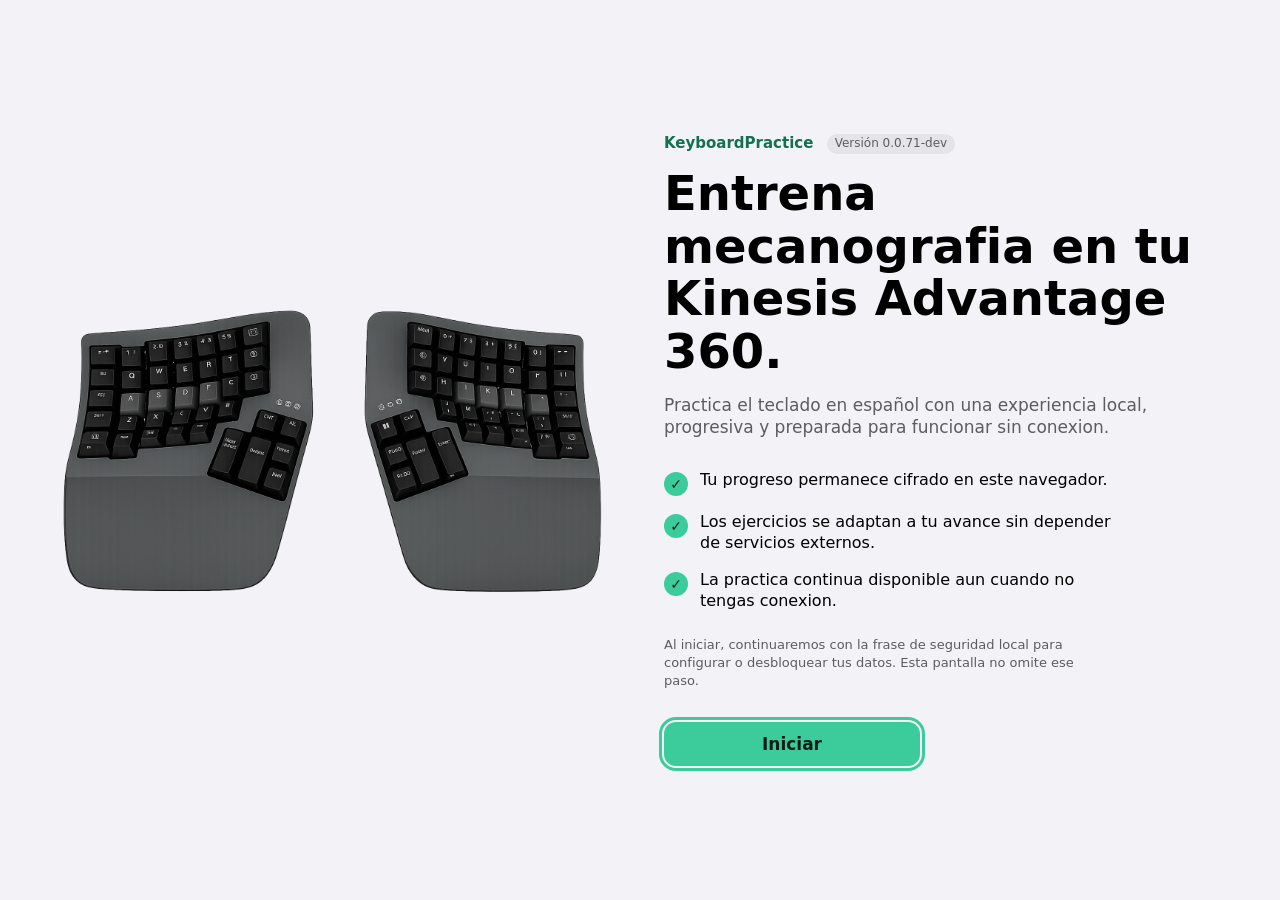
==== commit d2d0b680: "build: v0.0.71-dev Co-Authored-By: Claude Opus 5.5 <noreply@anthropic.com>" ====
--- a/index.html
+++ b/index.html
@@ -10,16 +10,16 @@
     <meta name="apple-mobile-web-app-capable" content="yes" />
     <meta name="apple-mobile-web-app-status-bar-style" content="default" />
     <meta name="apple-mobile-web-app-title" content="KeyboardPractice" />
-    <meta name="description" content="Practica mecanografia en un teclado Kinesis Advantage 360 configurado en Espanol Latinoamericano." />
+    <meta name="description" content="Practica mecanografía en un teclado Kinesis Advantage 360 configurado en español." />
     <meta name="theme-color" content="#f2f2f7" media="(prefers-color-scheme: light)" />
     <meta name="theme-color" content="#000000" media="(prefers-color-scheme: dark)" />
     <link rel="icon" type="image/svg+xml" href="./favicon.svg" />
     <link rel="apple-touch-icon" href="./icons/apple-touch-icon.png" />
-    <title>Español | Latinoamérica</title>
+    <title>KeyboardPractice | Español</title>
     <script src="./theme-preboot.js"></script>
     <link rel="stylesheet" href="./critical.css" />
-    <script type="module" crossorigin src="./app.BB1B0JUA.js"></script>
-    <link rel="stylesheet" crossorigin href="./app.BOnFZvQe.css">
+    <script type="module" crossorigin src="./app.DZ_RwZ16.js"></script>
+    <link rel="stylesheet" crossorigin href="./app.b1mjRTFi.css">
   </head>
 <body class="min-h-screen bg-canvas text-label transition-colors">
     <!-- Touch devices in portrait see only this screen (ADR-028, landscape-first); critical.css shows it. -->
@@ -47,7 +47,7 @@
         <div class="welcome-copy">
           <p class="welcome-eyebrow">KeyboardPractice <span class="app-version" data-app-version></span></p>
           <h1 id="welcome-title" class="welcome-title">Entrena mecanografia en tu Kinesis Advantage 360.</h1>
-          <p id="welcome-description" class="welcome-description">Practica el teclado en espanol latino con una experiencia local, progresiva y preparada para funcionar sin conexion.</p>
+          <p id="welcome-description" class="welcome-description">Practica el teclado en español con una experiencia local, progresiva y preparada para funcionar sin conexion.</p>
 
           <ul class="welcome-feature-list" aria-label="Resumen de beneficios">
             <li><span aria-hidden="true">✓</span><span>Tu progreso permanece cifrado en este navegador.</span></li>
@@ -99,6 +99,8 @@
           </span>
         </p>
         <nav id="sidebar-nav" class="sidebar-nav" aria-label="Navegación principal"></nav>
+        <!-- Bottom of the sidebar (from 1024px): Perfil, Cerrar sesión, Depuración (debug build only). -->
+        <div id="sidebar-footer" class="sidebar-footer" role="group" aria-label="Cuenta local"></div>
       </aside>
 
       <div class="app-content">
@@ -147,11 +149,11 @@
             <article class="action-card side-card">
               <h3 class="card-heading">Acciones</h3>
               <div class="primary-action-stack" aria-label="Controles de practica con atajos de teclado">
-                <button id="start-button" class="control-button control-button-primary" type="button" aria-label="Empezar entrenamiento" data-tooltip="Empezar entrenamiento" title="Empezar entrenamiento"><span id="primary-action-icon" class="control-icon" aria-hidden="true">▶</span><span id="primary-action-label" class="control-action-label">Empezar entrenamiento</span><span id="primary-action-shortcut" class="control-shortcut">Alt+K</span></button>
+                <button id="start-button" class="control-button control-button-primary" type="button" aria-label="Iniciar práctica, atajo Ctrl+Enter" data-tooltip="Iniciar práctica" title="Iniciar práctica · Ctrl+Enter"><span id="primary-action-icon" class="control-icon" aria-hidden="true">▶</span><span id="primary-action-label" class="control-action-label">Iniciar</span><span id="primary-action-shortcut" class="control-shortcut">Ctrl+Enter</span></button>
                 <button id="finish-button" class="hidden" type="button" aria-hidden="true" disabled></button>
                 <button id="reset-button" class="hidden" type="button" aria-hidden="true" disabled></button>
-                <button id="prev-button" class="control-button" type="button" aria-label="Reto anterior, atajo Alt+F" data-tooltip="Reto anterior" title="Reto anterior" disabled><span class="control-icon" aria-hidden="true">⏮</span><span class="control-action-label">Reto anterior</span><span class="control-shortcut">Alt+F</span></button>
-                <button id="next-button" class="control-button" type="button" aria-label="Siguiente reto, atajo Alt+H" data-tooltip="Siguiente reto" title="Siguiente reto · Alt+H" disabled><span class="control-icon" aria-hidden="true">⏭</span><span class="control-action-label">Siguiente reto</span><span class="control-shortcut">Alt+H</span></button>
+                <button id="prev-button" class="control-button control-button-nav" type="button" aria-label="Reto anterior, atajo Alt+F" data-tooltip="Reto anterior" title="Reto anterior · Alt+F" disabled><span class="control-icon" aria-hidden="true">⏮</span><span class="control-action-label">Anterior</span><span class="control-shortcut">Alt+F</span></button>
+                <button id="next-button" class="control-button control-button-nav" type="button" aria-label="Siguiente reto, atajo Alt+H" data-tooltip="Siguiente reto" title="Siguiente reto · Alt+H" disabled><span class="control-icon" aria-hidden="true">⏭</span><span class="control-action-label">Siguiente</span><span class="control-shortcut">Alt+H</span></button>
               </div>
             </article>
 
@@ -182,7 +184,7 @@
                   </div>
                   <div id="line-combo-feedback" class="line-combo-feedback" role="status" aria-live="polite" aria-atomic="true" hidden></div>
                 </div>
-                <p id="exercise-target-instructions" class="sr-only">Area de practica. Pulsa Empezar entrenamiento y escribe el texto mostrado. Enter confirma lineas no finales; Tab sale del area.</p>
+                <p id="exercise-target-instructions" class="sr-only">Area de practica. Pulsa Iniciar (Ctrl+Enter) y escribe el texto mostrado. Enter confirma lineas no finales; Tab sale del area.</p>
                 <div id="exercise-target" class="target-text" role="region" tabindex="0" aria-label="Texto objetivo de practica. Escribe las teclas indicadas." aria-describedby="exercise-target-instructions feedback metric-progress"></div>
               </div>
 
@@ -192,7 +194,7 @@
                   <h3 class="card-heading">Teclado KA360</h3>
                   <p id="active-key-label" class="active-key-label">Sin tecla</p>
                 </div>
-                <div class="ka-demo-container" aria-label="Teclado Kinesis Advantage 360 en Espanol Latinoamericano">
+                <div class="ka-demo-container" aria-label="Teclado Kinesis Advantage 360 en español">
                   <div class="ka-keyboard-wrap">
                     <div id="keyboard-visual" class="ka-keyboard">
                       <div class="ka-half left">
@@ -415,11 +417,11 @@
                 <section class="route-card">
                   <h3 class="card-heading">Como funciona</h3>
                   <ol class="route-howto">
-                    <li><strong>Empezar entrenamiento:</strong> enfoca el area de practica, reinicia el temporizador y bloquea cambios de leccion.</li>
-                    <li><strong>Finalizar intento:</strong> guarda metricas, evalua precision, PPM, errores y tiempo maximo objetivo.</li>
+                    <li><strong>Iniciar:</strong> enfoca el area de practica, reinicia el temporizador y bloquea cambios de leccion.</li>
+                    <li><strong>Detener:</strong> guarda metricas, evalua precision, PPM, errores y tiempo maximo objetivo.</li>
                     <li><strong>Repetir:</strong> borra el intento actual o prepara una nueva repeticion sin cambiar el progreso aprobado.</li>
-                    <li><strong>Siguiente leccion:</strong> aparece habilitado solo cuando la proxima leccion fue desbloqueada.</li>
-                    <li><strong>Atajos:</strong> usa Alt+K en Windows/Linux o ⌘+K en macOS para iniciar, Esc para finalizar, Alt+H/⌘+H para avanzar y Enter/⏎ para cerrar mensajes emergentes.</li>
+                    <li><strong>Siguiente:</strong> aparece habilitado solo cuando la proxima leccion fue desbloqueada.</li>
+                    <li><strong>Atajos:</strong> Ctrl+Enter (⌘+Enter en macOS) para iniciar o repetir, Esc para detener, Alt+F para el reto anterior, Alt+H (⌘+H en macOS) para el siguiente y Enter para cerrar los mensajes de resultado.</li>
                   </ol>
                 </section>
               </div>
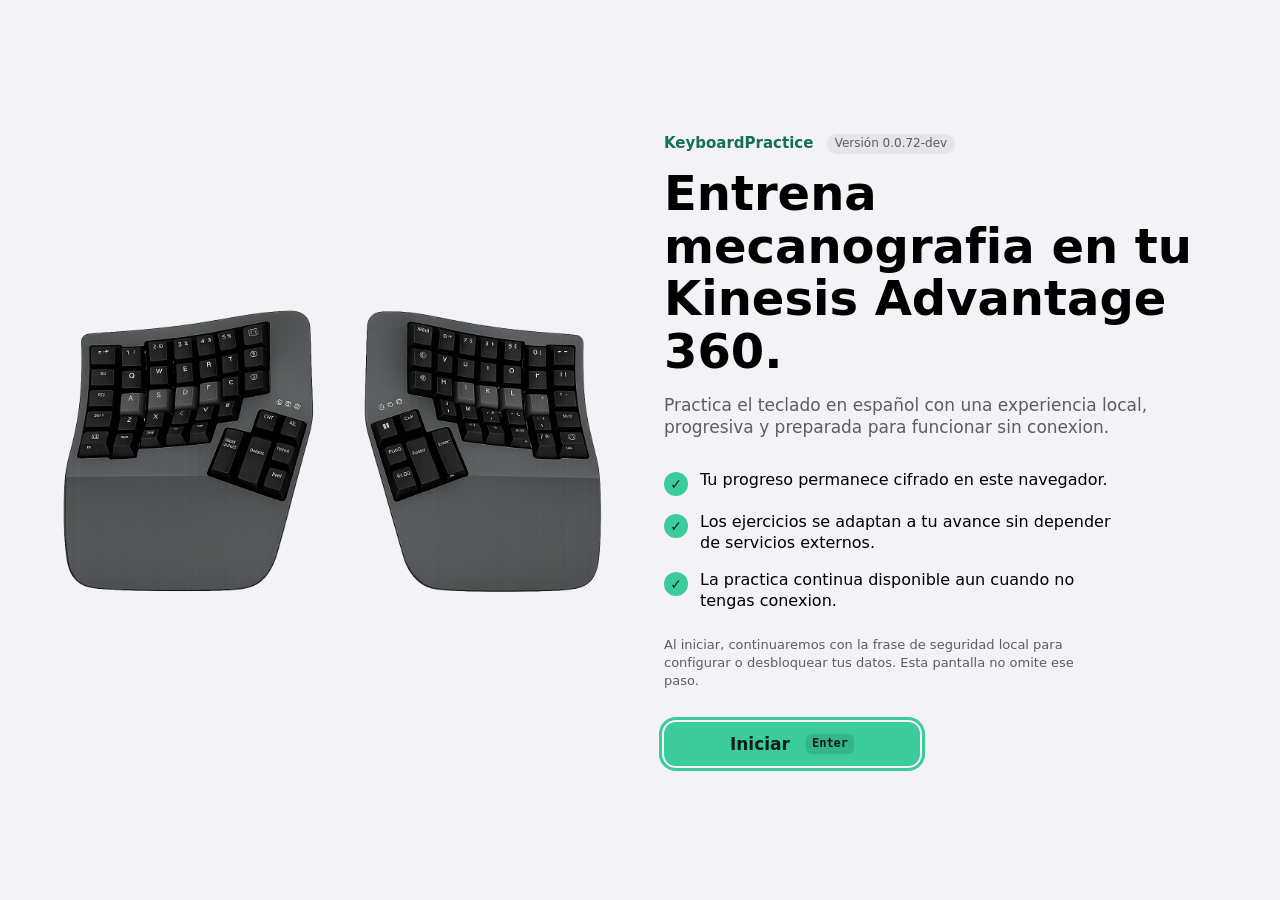
==== commit a264ee7e: "build: v0.0.72-dev Co-Authored-By: Claude Opus 5.5 <noreply@anthropic.com>" ====
--- a/index.html
+++ b/index.html
@@ -18,14 +18,14 @@
     <title>KeyboardPractice | Español</title>
     <script src="./theme-preboot.js"></script>
     <link rel="stylesheet" href="./critical.css" />
-    <script type="module" crossorigin src="./app.DZ_RwZ16.js"></script>
-    <link rel="stylesheet" crossorigin href="./app.b1mjRTFi.css">
+    <script type="module" crossorigin src="./app.dUVIKc8x.js"></script>
+    <link rel="stylesheet" crossorigin href="./app.cXTVUAzI.css">
   </head>
 <body class="min-h-screen bg-canvas text-label transition-colors">
     <!-- Touch devices in portrait see only this screen (ADR-028, landscape-first); critical.css shows it. -->
     <section id="rotate-screen" class="rotate-screen" aria-labelledby="rotate-screen-title">
       <svg class="rotate-screen-icon" viewBox="0 0 48 48" aria-hidden="true" focusable="false"><rect x="5" y="4" width="15" height="24" rx="2.5" fill="none" stroke="currentColor" stroke-width="2" opacity="0.4" /><rect x="14" y="24" width="29" height="18" rx="3" fill="none" stroke="currentColor" stroke-width="2.5" /><path d="M25 7a13 13 0 0 1 12 11M37 18l-4.5-1.5M37 18l1.5-4.5" fill="none" stroke="currentColor" stroke-width="2.5" stroke-linecap="round" stroke-linejoin="round" /></svg>
-      <h1 id="rotate-screen-title" class="rotate-screen-title">Gira tu iPad</h1>
+      <h1 id="rotate-screen-title" class="rotate-screen-title">Gira tu dispositivo</h1>
       <p class="rotate-screen-copy">KeyboardPractice está diseñada para usarse en horizontal. Gira el dispositivo para continuar.</p>
     </section>
     <a id="app-skip-link" class="sr-only focus:not-sr-only focus:fixed focus:left-4 focus:top-4 focus:z-50 focus:rounded-lg focus:bg-white focus:px-4 focus:py-2 focus:text-kinesis-graphite" href="#main-content" hidden>Saltar al contenido principal</a>
@@ -56,7 +56,7 @@
           </ul>
 
           <p id="welcome-security-note" class="welcome-security-note">Al iniciar, continuaremos con la frase de seguridad local para configurar o desbloquear tus datos. Esta pantalla no omite ese paso.</p>
-          <button id="welcome-start-button" class="welcome-start-button" type="button" aria-describedby="welcome-security-note">Iniciar</button>
+          <button id="welcome-start-button" class="welcome-start-button" type="button" aria-describedby="welcome-security-note" aria-keyshortcuts="Enter"><span>Iniciar</span><span class="shortcut-hint" aria-hidden="true">Enter</span></button>
           <p id="welcome-status" class="sr-only" role="status" aria-live="polite">Pantalla de bienvenida lista. El boton Iniciar abre el flujo protegido de KeyboardPractice.</p>
         </div>
       </section>
@@ -99,7 +99,7 @@
           </span>
         </p>
         <nav id="sidebar-nav" class="sidebar-nav" aria-label="Navegación principal"></nav>
-        <!-- Bottom of the sidebar (from 1024px): Perfil, Cerrar sesión, Depuración (debug build only). -->
+        <!-- Bottom of the sidebar (from 1024px): button with the user name that opens Perfil, Cerrar sesión, Depuración (debug build only). -->
         <div id="sidebar-footer" class="sidebar-footer" role="group" aria-label="Cuenta local"></div>
       </aside>
 
--- a/critical.css
+++ b/critical.css
@@ -23,6 +23,7 @@
 .welcome-card{position:relative;z-index:2;display:flex;width:100%;max-width:56rem;flex-direction:column;align-items:center;gap:2rem;padding:3rem 1rem}
 .welcome-copy{display:flex;flex-direction:column;align-items:center;text-align:center;max-width:36rem}
 .welcome-start-button{display:inline-flex;align-items:center;justify-content:center;min-height:44px;border-radius:12px;background-color:#3ccb9a;padding:.75rem 2.5rem;font-size:1.0625rem;font-weight:600;color:#0b1f18;border:none;cursor:pointer}
+.welcome-start-button .shortcut-hint{margin-left:.5rem;padding:.125rem .375rem;border-radius:.375rem;font:600 .75rem/1.3 ui-monospace,SFMono-Regular,Consolas,monospace;background:rgba(11,31,24,.12)}
 @media (min-width:1024px){.welcome-screen{display:grid;grid-template-columns:1fr 1fr;align-items:center;gap:3rem;padding:0 3rem}.welcome-visual-card{position:static;display:flex;align-items:center;justify-content:center;padding:0}.welcome-keyboard-image{height:auto;max-height:70dvh;border-radius:22px;opacity:1}.welcome-card{align-items:flex-start;padding:2rem 0}.welcome-copy{align-items:flex-start;text-align:left}}
 /* ADR-028 landscape-first: touch devices in portrait only see the rotate screen; fine pointers are never blocked */
 .rotate-screen{display:none}
